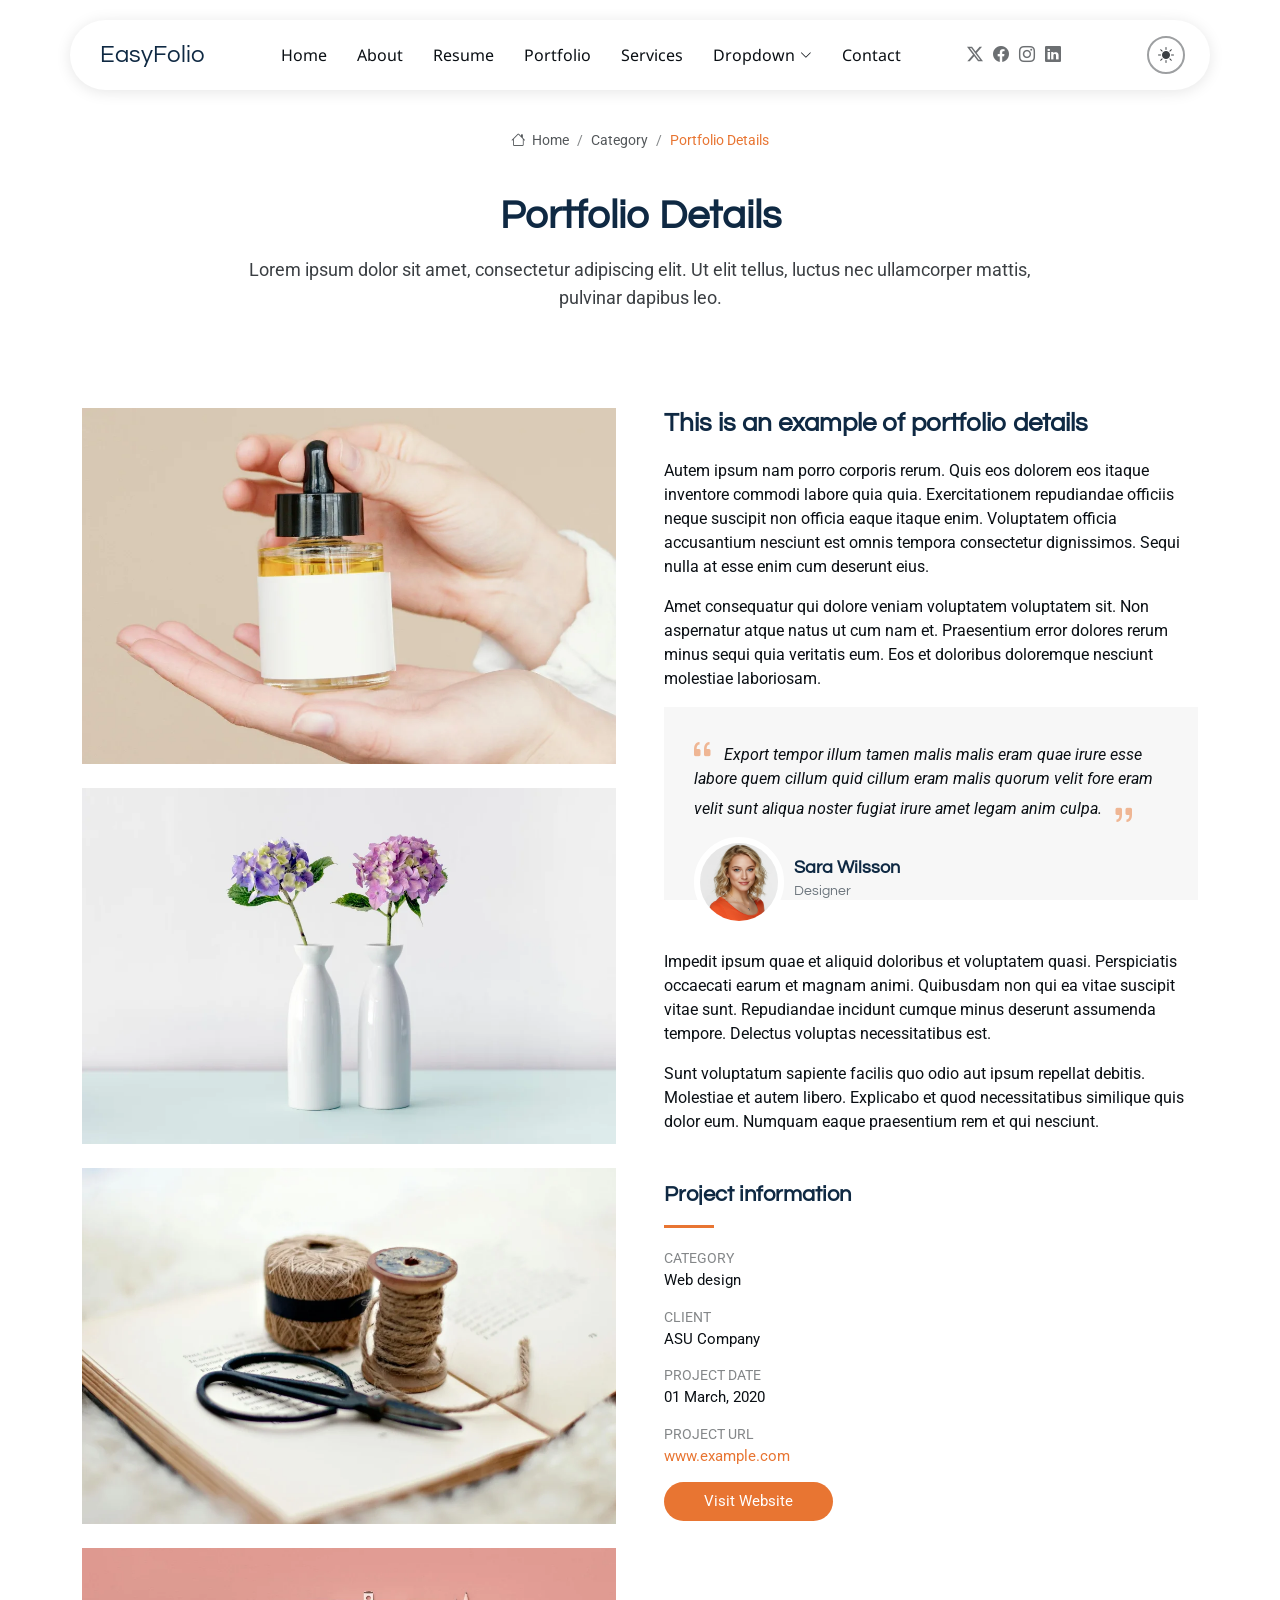
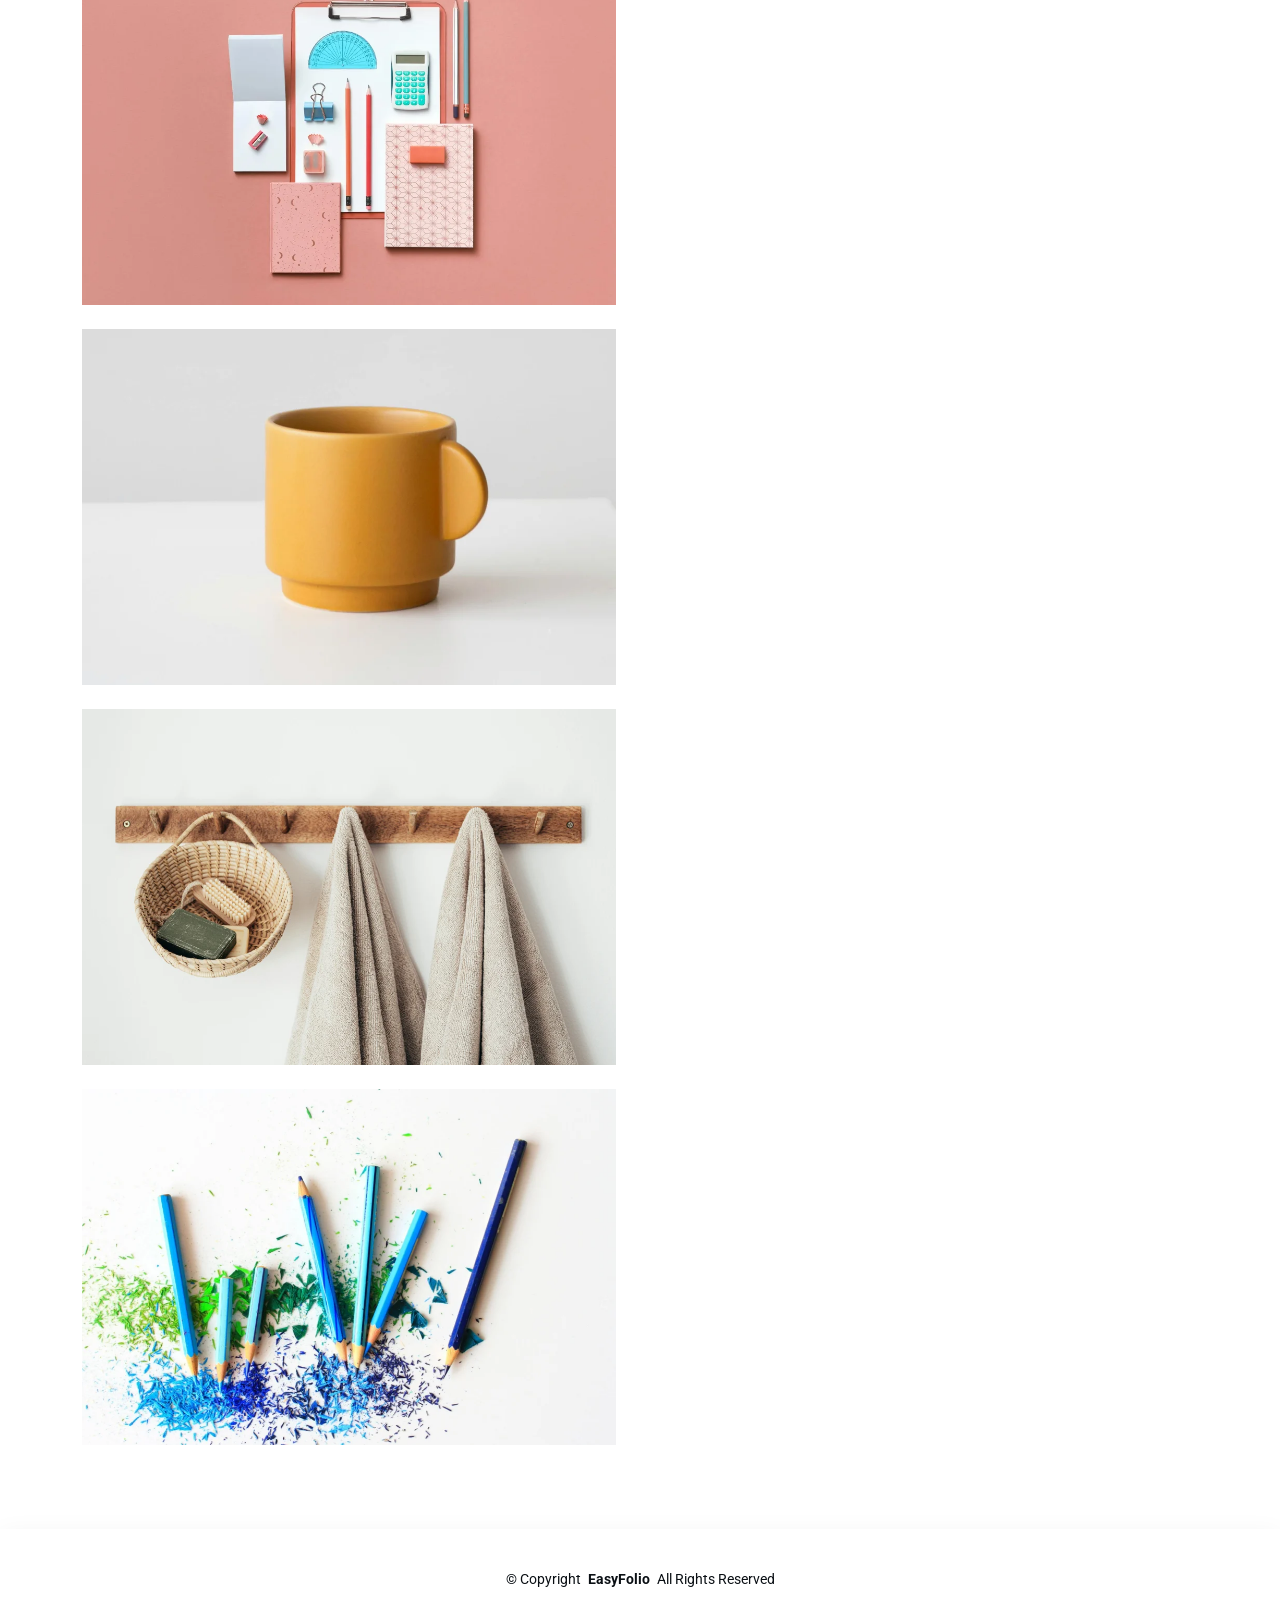
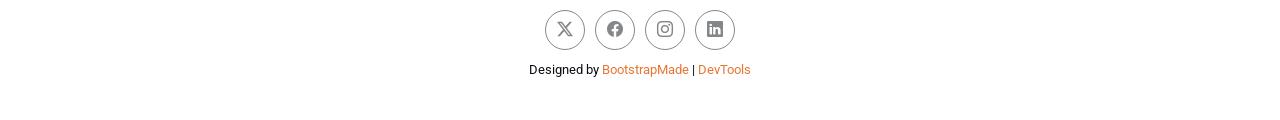
==== portfolio-details.html @ a1263321 "first commit" ====
<!DOCTYPE html>
<html lang="en">

<head>
  <meta charset="utf-8">
  <meta content="width=device-width, initial-scale=1.0" name="viewport">
  <title>Portfolio Details - EasyFolio Bootstrap Template</title>
  <meta name="description" content="">
  <meta name="keywords" content="">

  <!-- Favicons -->
  <link href="assets/img/favicon.png" rel="icon">
  <link href="assets/img/apple-touch-icon.png" rel="apple-touch-icon">

  <!-- Fonts -->
  <link href="https://fonts.googleapis.com" rel="preconnect">
  <link href="https://fonts.gstatic.com" rel="preconnect" crossorigin>
  <link
    href="https://fonts.googleapis.com/css2?family=Roboto:ital,wght@0,100;0,300;0,400;0,500;0,700;0,900;1,100;1,300;1,400;1,500;1,700;1,900&family=Noto+Sans:ital,wght@0,100;0,200;0,300;0,400;0,500;0,600;0,700;0,800;0,900;1,100;1,200;1,300;1,400;1,500;1,600;1,700;1,800;1,900&family=Questrial:wght@400&display=swap"
    rel="stylesheet">

  <!-- Vendor CSS Files -->
  <link href="assets/vendor/bootstrap/css/bootstrap.min.css" rel="stylesheet">
  <link href="assets/vendor/bootstrap-icons/bootstrap-icons.css" rel="stylesheet">
  <link href="assets/vendor/aos/aos.css" rel="stylesheet">
  <link href="assets/vendor/glightbox/css/glightbox.min.css" rel="stylesheet">
  <link href="assets/vendor/swiper/swiper-bundle.min.css" rel="stylesheet">

  <!-- Main CSS File -->
  <link href="assets/css/main.css" rel="stylesheet">

  <!-- =======================================================
  * Template Name: EasyFolio
  * Template URL: https://bootstrapmade.com/easyfolio-bootstrap-portfolio-template/
  * Updated: Feb 21 2025 with Bootstrap v5.3.3
  * Author: BootstrapMade.com
  * License: https://bootstrapmade.com/license/
  ======================================================== -->

  <!-- Dark mode: Apply before render to prevent FOUC -->
  <script>
    (function () {
      if (localStorage.getItem('easyfolio-dark-mode') === 'enabled') {
        document.documentElement.classList.add('dark-mode-preload');
        document.addEventListener('DOMContentLoaded', function () {
          document.body.classList.add('dark-mode');
          document.documentElement.classList.remove('dark-mode-preload');
        });
      }
    })();
  </script>
</head>

<body class="portfolio-details-page">

  <header id="header" class="header d-flex align-items-center sticky-top">
    <div
      class="header-container container-fluid container-xl position-relative d-flex align-items-center justify-content-between">

      <a href="index.html" class="logo d-flex align-items-center me-auto me-xl-0">
        <!-- Uncomment the line below if you also wish to use an image logo -->
        <!-- <img src="assets/img/logo.webp" alt=""> -->
        <h1 class="sitename">EasyFolio</h1>
      </a>

      <nav id="navmenu" class="navmenu">
        <ul>
          <li><a href="#hero">Home</a></li>
          <li><a href="#about">About</a></li>
          <li><a href="#resume">Resume</a></li>
          <li><a href="#portfolio">Portfolio</a></li>
          <li><a href="#services">Services</a></li>
          <li class="dropdown"><a href="#"><span>Dropdown</span> <i class="bi bi-chevron-down toggle-dropdown"></i></a>
            <ul>
              <li><a href="#">Dropdown 1</a></li>
              <li class="dropdown"><a href="#"><span>Deep Dropdown</span> <i
                    class="bi bi-chevron-down toggle-dropdown"></i></a>
                <ul>
                  <li><a href="#">Deep Dropdown 1</a></li>
                  <li><a href="#">Deep Dropdown 2</a></li>
                  <li><a href="#">Deep Dropdown 3</a></li>
                  <li><a href="#">Deep Dropdown 4</a></li>
                  <li><a href="#">Deep Dropdown 5</a></li>
                </ul>
              </li>
              <li><a href="#">Dropdown 2</a></li>
              <li><a href="#">Dropdown 3</a></li>
              <li><a href="#">Dropdown 4</a></li>
            </ul>
          </li>
          <li><a href="#contact">Contact</a></li>
        </ul>
        <i class="mobile-nav-toggle d-xl-none bi bi-list"></i>
      </nav>

      <div class="header-social-links">
        <a href="#" class="twitter"><i class="bi bi-twitter-x"></i></a>
        <a href="#" class="facebook"><i class="bi bi-facebook"></i></a>
        <a href="#" class="instagram"><i class="bi bi-instagram"></i></a>
        <a href="#" class="linkedin"><i class="bi bi-linkedin"></i></a>
      </div>

      <!-- Dark Mode Toggle -->
      <button class="dark-mode-toggle" id="darkModeToggle" title="Toggle Dark Mode" aria-label="Toggle Dark Mode">
        <i class="bi bi-sun-fill icon-sun"></i>
        <i class="bi bi-moon-fill icon-moon"></i>
      </button>

    </div>
  </header>

  <main class="main">

    <!-- Page Title -->
    <div class="page-title">
      <div class="breadcrumbs">
        <nav aria-label="breadcrumb">
          <ol class="breadcrumb">
            <li class="breadcrumb-item"><a href="#"><i class="bi bi-house"></i> Home</a></li>
            <li class="breadcrumb-item"><a href="#">Category</a></li>
            <li class="breadcrumb-item active current">Portfolio Details</li>
          </ol>
        </nav>
      </div>

      <div class="title-wrapper">
        <h1>Portfolio Details</h1>
        <p>Lorem ipsum dolor sit amet, consectetur adipiscing elit. Ut elit tellus, luctus nec ullamcorper mattis,
          pulvinar dapibus leo.</p>
      </div>
    </div><!-- End Page Title -->

    <!-- Portfolio Details Section -->
    <section id="portfolio-details" class="portfolio-details section">

      <div class="container" data-aos="fade-up">

        <div class="row gy-4 g-lg-5">
          <div class="col-lg-6">
            <img src="assets/img/portfolio/portfolio-1.webp" class="img-fluid mb-4" alt="">
            <img src="assets/img/portfolio/portfolio-10.webp" class="img-fluid mb-4" alt="">
            <img src="assets/img/portfolio/portfolio-7.webp" class="img-fluid mb-4" alt="">
            <img src="assets/img/portfolio/portfolio-4.webp" class="img-fluid mb-4" alt="">
            <img src="assets/img/portfolio/portfolio-5.webp" class="img-fluid mb-4" alt="">
            <img src="assets/img/portfolio/portfolio-11.webp" class="img-fluid mb-4" alt="">
            <img src="assets/img/portfolio/portfolio-8.webp" class="img-fluid mb-4" alt="">
          </div>

          <div class="col-lg-6">

            <div class="position-sticky" style="top: 40px">
              <div class="portfolio-description">
                <h2>This is an example of portfolio details</h2>
                <p>
                  Autem ipsum nam porro corporis rerum. Quis eos dolorem eos itaque inventore commodi labore quia quia.
                  Exercitationem repudiandae officiis neque suscipit non officia eaque itaque enim. Voluptatem officia
                  accusantium nesciunt est omnis tempora consectetur dignissimos. Sequi nulla at esse enim cum deserunt
                  eius.
                </p>
                <p>
                  Amet consequatur qui dolore veniam voluptatem voluptatem sit. Non aspernatur atque natus ut cum nam
                  et. Praesentium error dolores rerum minus sequi quia veritatis eum. Eos et doloribus doloremque
                  nesciunt molestiae laboriosam.
                </p>

                <div class="testimonial-item">
                  <p>
                    <i class="bi bi-quote quote-icon-left"></i>
                    <span>Export tempor illum tamen malis malis eram quae irure esse labore quem cillum quid cillum eram
                      malis quorum velit fore eram velit sunt aliqua noster fugiat irure amet legam anim culpa.</span>
                    <i class="bi bi-quote quote-icon-right"></i>
                  </p>
                  <div>
                    <img src="assets/img/person/person-f-5.webp" class="testimonial-img" alt="">
                    <h3>Sara Wilsson</h3>
                    <h4>Designer</h4>
                  </div>
                </div>

                <p>
                  Impedit ipsum quae et aliquid doloribus et voluptatem quasi. Perspiciatis occaecati earum et magnam
                  animi. Quibusdam non qui ea vitae suscipit vitae sunt. Repudiandae incidunt cumque minus deserunt
                  assumenda tempore. Delectus voluptas necessitatibus est.
                </p>

                <p>
                  Sunt voluptatum sapiente facilis quo odio aut ipsum repellat debitis. Molestiae et autem libero.
                  Explicabo et quod necessitatibus similique quis dolor eum. Numquam eaque praesentium rem et qui
                  nesciunt.
                </p>

              </div>

              <div class="portfolio-info mt-5">
                <h3>Project information</h3>
                <ul>
                  <li><strong>Category</strong> Web design</li>
                  <li><strong>Client</strong> ASU Company</li>
                  <li><strong>Project date</strong> 01 March, 2020</li>
                  <li><strong>Project URL</strong> <a href="#">www.example.com</a></li>
                  <li><a href="#" class="btn-visit align-self-start">Visit Website</a></li>
                </ul>
              </div>
            </div>

          </div>
        </div>

      </div>

    </section><!-- /Portfolio Details Section -->

  </main>

  <footer id="footer" class="footer">

    <div class="container">
      <div class="copyright text-center ">
        <p>© <span>Copyright</span> <strong class="px-1 sitename">EasyFolio</strong> <span>All Rights Reserved</span>
        </p>
      </div>
      <div class="social-links d-flex justify-content-center">
        <a href=""><i class="bi bi-twitter-x"></i></a>
        <a href=""><i class="bi bi-facebook"></i></a>
        <a href=""><i class="bi bi-instagram"></i></a>
        <a href=""><i class="bi bi-linkedin"></i></a>
      </div>
      <div class="credits">
        <!-- All the links in the footer should remain intact. -->
        <!-- You can delete the links only if you've purchased the pro version. -->
        <!-- Licensing information: https://bootstrapmade.com/license/ -->
        <!-- Purchase the pro version with working PHP/AJAX contact form: [buy-url] -->
        Designed by <a href="https://bootstrapmade.com/">BootstrapMade</a> | <a
          href="https://bootstrapmade.com/tools/">DevTools</a>
      </div>
    </div>

  </footer>

  <!-- Scroll Top -->
  <a href="#" id="scroll-top" class="scroll-top d-flex align-items-center justify-content-center"><i
      class="bi bi-arrow-up-short"></i></a>

  <!-- Vendor JS Files -->
  <script src="assets/vendor/bootstrap/js/bootstrap.bundle.min.js"></script>
  <script src="assets/vendor/php-email-form/validate.js"></script>
  <script src="assets/vendor/aos/aos.js"></script>
  <script src="assets/vendor/waypoints/noframework.waypoints.js"></script>
  <script src="assets/vendor/glightbox/js/glightbox.min.js"></script>
  <script src="assets/vendor/imagesloaded/imagesloaded.pkgd.min.js"></script>
  <script src="assets/vendor/isotope-layout/isotope.pkgd.min.js"></script>
  <script src="assets/vendor/swiper/swiper-bundle.min.js"></script>

  <!-- Main JS File -->
  <script src="assets/js/main.js"></script>

</body>

</html>
---- assets/css/main.css ----
/**
* Template Name: EasyFolio
* Template URL: https://bootstrapmade.com/easyfolio-bootstrap-portfolio-template/
* Updated: Feb 21 2025 with Bootstrap v5.3.3
* Author: BootstrapMade.com
* License: https://bootstrapmade.com/license/
*/

/*--------------------------------------------------------------
# Font & Color Variables
# Help: https://bootstrapmade.com/color-system/
--------------------------------------------------------------*/
/* Fonts */
:root {
  --default-font: "Roboto", system-ui, -apple-system, "Segoe UI", Roboto, "Helvetica Neue", Arial, "Noto Sans", "Liberation Sans", sans-serif, "Apple Color Emoji", "Segoe UI Emoji", "Segoe UI Symbol", "Noto Color Emoji";
  --heading-font: "Questrial", sans-serif;
  --nav-font: "Noto Sans", sans-serif;
}

/* Global Colors - The following color variables are used throughout the website. Updating them here will change the color scheme of the entire website */
:root {
  --background-color: #ffffff;
  /* Background color for the entire website, including individual sections */
  --default-color: #0a0f14;
  /* Default color used for the majority of the text content across the entire website */
  --heading-color: #0f2943;
  /* Color for headings, subheadings and title throughout the website */
  --accent-color: #e87532;
  /* Accent color that represents your brand on the website. It's used for buttons, links, and other elements that need to stand out */
  --surface-color: #ffffff;
  /* The surface color is used as a background of boxed elements within sections, such as cards, icon boxes, or other elements that require a visual separation from the global background. */
  --contrast-color: #ffffff;
  /* Contrast color for text, ensuring readability against backgrounds of accent, heading, or default colors. */
}

/* Nav Menu Colors - The following color variables are used specifically for the navigation menu. They are separate from the global colors to allow for more customization options */
:root {
  --nav-color: #0a0f14;
  /* The default color of the main navmenu links */
  --nav-hover-color: #e87532;
  /* Applied to main navmenu links when they are hovered over or active */
  --nav-mobile-background-color: #ffffff;
  /* Used as the background color for mobile navigation menu */
  --nav-dropdown-background-color: #ffffff;
  /* Used as the background color for dropdown items that appear when hovering over primary navigation items */
  --nav-dropdown-color: #0a0f14;
  /* Used for navigation links of the dropdown items in the navigation menu. */
  --nav-dropdown-hover-color: #e87532;
  /* Similar to --nav-hover-color, this color is applied to dropdown navigation links when they are hovered over. */
}

/* Color Presets - These classes override global colors when applied to any section or element, providing reuse of the sam color scheme. */

.light-background {
  --background-color: #faf9fb;
  --surface-color: #ffffff;
}

.dark-background {
  --background-color: #060606;
  --default-color: #ffffff;
  --heading-color: #ffffff;
  --surface-color: #252525;
  --contrast-color: #ffffff;
}

/* Dark Mode Global Override - Applied when body has .dark-mode class */
body.dark-mode {
  --background-color: #0d1117;
  --default-color: #e6edf3;
  --heading-color: #f0f6fc;
  --accent-color: #f0954a;
  --surface-color: #161b22;
  --contrast-color: #0d1117;
  --nav-color: #e6edf3;
  --nav-hover-color: #f0954a;
  --nav-mobile-background-color: #161b22;
  --nav-dropdown-background-color: #1c2128;
  --nav-dropdown-color: #e6edf3;
  --nav-dropdown-hover-color: #f0954a;
}

body.dark-mode .light-background {
  --background-color: #161b22;
  --surface-color: #1c2128;
}

/* Global transition for smooth dark/light mode switching */
body,
body * {
  transition: background-color 0.4s ease, color 0.4s ease, border-color 0.3s ease, box-shadow 0.3s ease;
}

/* Smooth scroll */
:root {
  scroll-behavior: smooth;
}

/*--------------------------------------------------------------
# Dark Mode Toggle Button
--------------------------------------------------------------*/
.dark-mode-toggle {
  background: none;
  border: 2px solid color-mix(in srgb, var(--default-color), transparent 60%);
  border-radius: 50px;
  cursor: pointer;
  display: flex;
  align-items: center;
  justify-content: center;
  width: 38px;
  height: 38px;
  padding: 0;
  margin-left: 10px;
  color: color-mix(in srgb, var(--default-color), transparent 20%);
  font-size: 16px;
  position: relative;
  overflow: hidden;
  transition: all 0.3s ease;
  flex-shrink: 0;
}

.dark-mode-toggle:hover {
  border-color: var(--accent-color);
  color: var(--accent-color);
  transform: scale(1.1);
  box-shadow: 0 0 12px color-mix(in srgb, var(--accent-color), transparent 50%);
}

.dark-mode-toggle .icon-sun,
.dark-mode-toggle .icon-moon {
  position: absolute;
  transition: opacity 0.3s ease, transform 0.4s ease;
  line-height: 0;
}

.dark-mode-toggle .icon-sun {
  opacity: 1;
  transform: rotate(0deg) scale(1);
}

.dark-mode-toggle .icon-moon {
  opacity: 0;
  transform: rotate(-90deg) scale(0.5);
}

body.dark-mode .dark-mode-toggle .icon-sun {
  opacity: 0;
  transform: rotate(90deg) scale(0.5);
}

body.dark-mode .dark-mode-toggle .icon-moon {
  opacity: 1;
  transform: rotate(0deg) scale(1);
}

body.dark-mode .dark-mode-toggle {
  border-color: color-mix(in srgb, #f0954a, transparent 40%);
  color: #f0954a;
}

/*--------------------------------------------------------------
# General Styling & Shared Classes
--------------------------------------------------------------*/
body {
  color: var(--default-color);
  background-color: var(--background-color);
  font-family: var(--default-font);
}

a {
  color: var(--accent-color);
  text-decoration: none;
  transition: 0.3s;
}

a:hover {
  color: color-mix(in srgb, var(--accent-color), transparent 25%);
  text-decoration: none;
}

h1,
h2,
h3,
h4,
h5,
h6 {
  color: var(--heading-color);
  font-family: var(--heading-font);
}

/* PHP Email Form Messages
------------------------------*/
.php-email-form .error-message {
  display: none;
  background: #df1529;
  color: #ffffff;
  text-align: left;
  padding: 15px;
  margin-bottom: 24px;
  font-weight: 600;
}

.php-email-form .sent-message {
  display: none;
  color: #ffffff;
  background: #059652;
  text-align: center;
  padding: 15px;
  margin-bottom: 24px;
  font-weight: 600;
}

.php-email-form .loading {
  display: none;
  background: var(--surface-color);
  text-align: center;
  padding: 15px;
  margin-bottom: 24px;
}

.php-email-form .loading:before {
  content: "";
  display: inline-block;
  border-radius: 50%;
  width: 24px;
  height: 24px;
  margin: 0 10px -6px 0;
  border: 3px solid var(--accent-color);
  border-top-color: var(--surface-color);
  animation: php-email-form-loading 1s linear infinite;
}

@keyframes php-email-form-loading {
  0% {
    transform: rotate(0deg);
  }

  100% {
    transform: rotate(360deg);
  }
}

/*--------------------------------------------------------------
# Global Header
--------------------------------------------------------------*/
.header {
  color: var(--default-color);
  background-color: var(--background-color);
  padding: 20px 0;
  transition: all 0.5s;
  z-index: 997;
}

.header .header-container {
  background: var(--surface-color);
  border-radius: 50px;
  padding: 5px 25px;
  box-shadow: 0px 2px 15px rgba(0, 0, 0, 0.1);
}

.header .logo {
  line-height: 1;
}

.header .logo img {
  max-height: 36px;
  margin-right: 8px;
}

.header .logo h1 {
  font-size: 24px;
  margin: 0;
  padding-left: 5px;
  font-weight: 500;
  color: var(--heading-color);
}

.header .header-social-links {
  padding-right: 15px;
}

.header .header-social-links a {
  color: color-mix(in srgb, var(--default-color), transparent 40%);
  padding-left: 6px;
  display: inline-block;
  transition: 0.3s;
  font-size: 16px;
}

.header .header-social-links a:hover {
  color: var(--accent-color);
}

.header .header-social-links a i {
  line-height: 0px;
}

@media (max-width: 1200px) {
  .header {
    padding-top: 10px;
  }

  .header .header-container {
    margin-left: 10px;
    margin-right: 10px;
    padding: 10px 5px 10px 15px;
  }

  .header .logo {
    order: 1;
  }

  .header .header-social-links {
    order: 2;
  }

  .header .navmenu {
    order: 3;
  }
}

/*--------------------------------------------------------------
# Navigation Menu
--------------------------------------------------------------*/
/* Navmenu - Desktop */
@media (min-width: 1200px) {
  .navmenu {
    padding: 0;
  }

  .navmenu ul {
    margin: 0;
    padding: 0;
    display: flex;
    list-style: none;
    align-items: center;
  }

  .navmenu li {
    position: relative;
  }

  .navmenu a,
  .navmenu a:focus {
    color: var(--nav-color);
    padding: 18px 15px;
    font-size: 16px;
    font-family: var(--nav-font);
    font-weight: 400;
    display: flex;
    align-items: center;
    justify-content: space-between;
    white-space: nowrap;
    transition: 0.3s;
  }

  .navmenu a i,
  .navmenu a:focus i {
    font-size: 12px;
    line-height: 0;
    margin-left: 5px;
    transition: 0.3s;
  }

  .navmenu li:last-child a {
    padding-right: 0;
  }

  .navmenu li:hover>a,
  .navmenu .active,
  .navmenu .active:focus {
    color: var(--nav-hover-color);
  }

  .navmenu .dropdown ul {
    margin: 0;
    padding: 10px 0;
    background: var(--nav-dropdown-background-color);
    display: block;
    position: absolute;
    visibility: hidden;
    left: 14px;
    top: 130%;
    opacity: 0;
    transition: 0.3s;
    border-radius: 4px;
    z-index: 99;
    box-shadow: 0px 0px 30px rgba(0, 0, 0, 0.1);
  }

  .navmenu .dropdown ul li {
    min-width: 200px;
  }

  .navmenu .dropdown ul a {
    padding: 10px 20px;
    font-size: 15px;
    text-transform: none;
    color: var(--nav-dropdown-color);
  }

  .navmenu .dropdown ul a i {
    font-size: 12px;
  }

  .navmenu .dropdown ul a:hover,
  .navmenu .dropdown ul .active:hover,
  .navmenu .dropdown ul li:hover>a {
    color: var(--nav-dropdown-hover-color);
  }

  .navmenu .dropdown:hover>ul {
    opacity: 1;
    top: 100%;
    visibility: visible;
  }

  .navmenu .dropdown .dropdown ul {
    top: 0;
    left: -90%;
    visibility: hidden;
  }

  .navmenu .dropdown .dropdown:hover>ul {
    opacity: 1;
    top: 0;
    left: -100%;
    visibility: visible;
  }
}

/* Navmenu - Mobile */
@media (max-width: 1199px) {
  .mobile-nav-toggle {
    color: var(--nav-color);
    font-size: 28px;
    line-height: 0;
    margin-right: 10px;
    cursor: pointer;
    transition: color 0.3s;
  }

  .navmenu {
    padding: 0;
    z-index: 9997;
  }

  .navmenu ul {
    display: none;
    list-style: none;
    position: absolute;
    inset: 60px 20px 20px 20px;
    padding: 10px 0;
    margin: 0;
    border-radius: 6px;
    background-color: var(--nav-mobile-background-color);
    overflow-y: auto;
    transition: 0.3s;
    z-index: 9998;
    box-shadow: 0px 0px 30px rgba(0, 0, 0, 0.1);
  }

  .navmenu a,
  .navmenu a:focus {
    color: var(--nav-dropdown-color);
    padding: 10px 20px;
    font-family: var(--nav-font);
    font-size: 17px;
    font-weight: 500;
    display: flex;
    align-items: center;
    justify-content: space-between;
    white-space: nowrap;
    transition: 0.3s;
  }

  .navmenu a i,
  .navmenu a:focus i {
    font-size: 12px;
    line-height: 0;
    margin-left: 5px;
    width: 30px;
    height: 30px;
    display: flex;
    align-items: center;
    justify-content: center;
    border-radius: 50%;
    transition: 0.3s;
    background-color: color-mix(in srgb, var(--accent-color), transparent 90%);
  }

  .navmenu a i:hover,
  .navmenu a:focus i:hover {
    background-color: var(--accent-color);
    color: var(--contrast-color);
  }

  .navmenu a:hover,
  .navmenu .active,
  .navmenu .active:focus {
    color: var(--nav-dropdown-hover-color);
  }

  .navmenu .active i,
  .navmenu .active:focus i {
    background-color: var(--accent-color);
    color: var(--contrast-color);
    transform: rotate(180deg);
  }

  .navmenu .dropdown ul {
    position: static;
    display: none;
    z-index: 99;
    padding: 10px 0;
    margin: 10px 20px;
    background-color: var(--nav-dropdown-background-color);
    border: 1px solid color-mix(in srgb, var(--default-color), transparent 90%);
    box-shadow: none;
    transition: all 0.5s ease-in-out;
  }

  .navmenu .dropdown ul ul {
    background-color: rgba(33, 37, 41, 0.1);
  }

  .navmenu .dropdown>.dropdown-active {
    display: block;
    background-color: rgba(33, 37, 41, 0.03);
  }

  .mobile-nav-active {
    overflow: hidden;
  }

  .mobile-nav-active .mobile-nav-toggle {
    color: #fff;
    position: absolute;
    font-size: 32px;
    top: 15px;
    right: 15px;
    margin-right: 0;
    z-index: 9999;
  }

  .mobile-nav-active .navmenu {
    position: fixed;
    overflow: hidden;
    inset: 0;
    background: rgba(33, 37, 41, 0.8);
    transition: 0.3s;
  }

  .mobile-nav-active .navmenu>ul {
    display: block;
  }
}

/*--------------------------------------------------------------
# Global Footer
--------------------------------------------------------------*/
.footer {
  color: var(--default-color);
  background-color: var(--background-color);
  font-size: 14px;
  padding: 40px 0;
  position: relative;
  box-shadow: 0 5px 25px rgba(0, 0, 0, 0.05);
}

.footer .copyright p {
  margin-bottom: 0;
}

.footer .social-links {
  margin-top: 20px;
}

.footer .social-links a {
  display: flex;
  align-items: center;
  justify-content: center;
  width: 40px;
  height: 40px;
  border-radius: 50%;
  border: 1px solid color-mix(in srgb, var(--default-color), transparent 50%);
  font-size: 16px;
  color: color-mix(in srgb, var(--default-color), transparent 50%);
  margin: 0 5px;
  transition: 0.3s;
}

.footer .social-links a:hover {
  color: var(--accent-color);
  border-color: var(--accent-color);
}

.footer .credits {
  margin-top: 10px;
  font-size: 13px;
  text-align: center;
}

/*--------------------------------------------------------------
# Scroll Top Button
--------------------------------------------------------------*/
.scroll-top {
  position: fixed;
  visibility: hidden;
  opacity: 0;
  right: 15px;
  bottom: -15px;
  z-index: 99999;
  background-color: var(--accent-color);
  width: 44px;
  height: 44px;
  border-radius: 50px;
  transition: all 0.4s;
}

.scroll-top i {
  font-size: 24px;
  color: var(--contrast-color);
  line-height: 0;
}

.scroll-top:hover {
  background-color: color-mix(in srgb, var(--accent-color), transparent 20%);
  color: var(--contrast-color);
}

.scroll-top.active {
  visibility: visible;
  opacity: 1;
  bottom: 15px;
}

/*--------------------------------------------------------------
# Disable aos animation delay on mobile devices
--------------------------------------------------------------*/
@media screen and (max-width: 768px) {
  [data-aos-delay] {
    transition-delay: 0 !important;
  }
}

/*--------------------------------------------------------------
# Global Page Titles & Breadcrumbs
--------------------------------------------------------------*/
.page-title {
  text-align: center;
  padding: 20px 0;
}

.page-title .breadcrumbs {
  margin-bottom: 1.5rem;
}

.page-title .breadcrumbs .breadcrumb {
  justify-content: center;
  margin: 0;
  padding: 0;
  background: none;
}

.page-title .breadcrumbs .breadcrumb .breadcrumb-item {
  font-size: 0.9rem;
  color: color-mix(in srgb, var(--default-color), transparent 30%);
}

.page-title .breadcrumbs .breadcrumb .breadcrumb-item.active {
  color: var(--accent-color);
}

.page-title .breadcrumbs .breadcrumb .breadcrumb-item a {
  color: inherit;
  text-decoration: none;
  transition: color 0.3s ease;
}

.page-title .breadcrumbs .breadcrumb .breadcrumb-item a:hover {
  color: var(--accent-color);
}

.page-title .breadcrumbs .breadcrumb .breadcrumb-item a i {
  font-size: 0.9rem;
  margin-right: 0.2rem;
}

.page-title .breadcrumbs .breadcrumb .breadcrumb-item+.breadcrumb-item::before {
  color: color-mix(in srgb, var(--default-color), transparent 50%);
}

.page-title .title-wrapper {
  max-width: 800px;
  margin: 0 auto;
  padding: 1rem 0;
}

.page-title .title-wrapper h1 {
  font-size: 2.5rem;
  margin-bottom: 1rem;
  font-weight: 700;
  color: var(--heading-color);
}

.page-title .title-wrapper p {
  font-size: 1.1rem;
  color: color-mix(in srgb, var(--default-color), transparent 20%);
  margin: 0;
  line-height: 1.6;
}

@media (max-width: 768px) {
  .page-title .title-wrapper h1 {
    font-size: 2rem;
  }

  .page-title .title-wrapper p {
    font-size: 1rem;
  }
}

@media (max-width: 576px) {
  .page-title .title-wrapper h1 {
    font-size: 1.75rem;
  }
}

/*--------------------------------------------------------------
# Global Sections
--------------------------------------------------------------*/
section,
.section {
  color: var(--default-color);
  background-color: var(--background-color);
  padding: 60px 0;
  scroll-margin-top: 90px;
  overflow: clip;
}

@media (max-width: 1199px) {

  section,
  .section {
    scroll-margin-top: 66px;
  }
}

/*--------------------------------------------------------------
# Global Section Titles
--------------------------------------------------------------*/
.section-title {
  text-align: center;
  padding-bottom: 60px;
  position: relative;
}

.section-title h2 {
  font-size: 42px;
  font-weight: 700;
  margin-bottom: 10px;
  background: linear-gradient(120deg, var(--heading-color), var(--accent-color));
  -webkit-background-clip: text;
  -webkit-text-fill-color: transparent;
  background-clip: text;
  position: relative;
}

.section-title .title-shape {
  width: 200px;
  height: 20px;
  margin: 0 auto;
  color: var(--accent-color);
  opacity: 0.5;
}

.section-title .title-shape svg {
  width: 100%;
  height: 100%;
}

.section-title p {
  margin: 15px auto 0;
  font-size: 16px;
  max-width: 700px;
  color: color-mix(in srgb, var(--default-color), transparent 25%);
  line-height: 1.8;
}

@media (max-width: 768px) {
  .section-title h2 {
    font-size: 32px;
  }

  .section-title .subtitle-wrapper .subtitle {
    font-size: 13px;
  }
}

/*--------------------------------------------------------------
# Hero Section
--------------------------------------------------------------*/
.hero {
  padding: 80px 0;
  position: relative;
  overflow: hidden;
}

.hero .content h2 {
  font-size: 3.5rem;
  font-weight: 700;
  line-height: 1.2;
  margin-bottom: 1.5rem;
}

@media (max-width: 991px) {
  .hero .content h2 {
    font-size: 2.5rem;
  }
}

.hero .content .lead {
  font-size: 1.25rem;
  margin-bottom: 2rem;
  color: color-mix(in srgb, var(--default-color), transparent 20%);
}

.hero .cta-buttons {
  display: flex;
  gap: 1rem;
  margin-bottom: 3rem;
}

@media (max-width: 576px) {
  .hero .cta-buttons {
    flex-direction: column;
  }
}

.hero .cta-buttons .btn {
  padding: 0.8rem 2rem;
  font-size: 1rem;
  font-weight: 500;
  border-radius: 50px;
  transition: all 0.3s ease;
}

.hero .cta-buttons .btn.btn-primary {
  background-color: var(--accent-color);
  border-color: var(--accent-color);
  color: var(--contrast-color);
}

.hero .cta-buttons .btn.btn-primary:hover {
  background-color: color-mix(in srgb, var(--accent-color), transparent 15%);
  border-color: color-mix(in srgb, var(--accent-color), transparent 15%);
  transform: translateY(-2px);
}

.hero .cta-buttons .btn.btn-outline {
  border: 2px solid color-mix(in srgb, var(--accent-color), transparent 70%);
  color: var(--accent-color);
  background: transparent;
}

.hero .cta-buttons .btn.btn-outline:hover {
  background-color: var(--accent-color);
  color: var(--contrast-color);
  transform: translateY(-2px);
}

.hero .hero-stats {
  display: flex;
  gap: 3rem;
  margin-top: 2rem;
}

@media (max-width: 576px) {
  .hero .hero-stats {
    flex-direction: column;
    gap: 1.5rem;
  }
}

.hero .hero-stats .stat-item .stat-number {
  display: block;
  font-size: 2.5rem;
  font-weight: 700;
  color: var(--heading-color);
  line-height: 1;
}

.hero .hero-stats .stat-item .stat-label {
  font-size: 0.9rem;
  color: color-mix(in srgb, var(--default-color), transparent 30%);
  margin-top: 0.5rem;
  display: block;
}

.hero .hero-image {
  position: relative;
  padding: 2rem;
}

.hero .hero-image img {
  position: relative;
  z-index: 2;
}

.hero .hero-image .shape-1,
.hero .hero-image .shape-2 {
  position: absolute;
  border-radius: 30% 70% 70% 30%/30% 30% 70% 70%;
  z-index: 1;
}

.hero .hero-image .shape-1 {
  width: 300px;
  height: 300px;
  background-color: color-mix(in srgb, var(--accent-color), transparent 85%);
  top: -20px;
  right: -20px;
  animation: morphShape 15s linear infinite;
}

.hero .hero-image .shape-2 {
  width: 200px;
  height: 200px;
  background-color: color-mix(in srgb, var(--heading-color), transparent 90%);
  bottom: -20px;
  left: -20px;
  animation: morphShape 20s linear infinite reverse;
}

@media (max-width: 991px) {
  .hero {
    text-align: center;
    padding: 60px 0;
  }

  .hero .cta-buttons {
    justify-content: center;
  }

  .hero .hero-stats {
    justify-content: center;
  }

  .hero .hero-image {
    margin-top: 3rem;
  }
}

@keyframes morphShape {
  0% {
    border-radius: 30% 70% 70% 30%/30% 30% 70% 70%;
  }

  25% {
    border-radius: 58% 42% 75% 25%/76% 46% 54% 24%;
  }

  50% {
    border-radius: 50% 50% 33% 67%/55% 27% 73% 45%;
  }

  75% {
    border-radius: 33% 67% 58% 42%/63% 68% 32% 37%;
  }

  100% {
    border-radius: 30% 70% 70% 30%/30% 30% 70% 70%;
  }
}

/*--------------------------------------------------------------
# About Section
--------------------------------------------------------------*/
.about .about-image {
  position: relative;
}

.about .about-image img {
  box-shadow: 0 0 30px rgba(0, 0, 0, 0.1);
}

.about .about-content {
  padding-left: 2rem;
}

@media (max-width: 991.98px) {
  .about .about-content {
    padding-left: 0;
    margin-top: 3rem;
  }
}

.about .about-content .subtitle {
  font-size: 0.875rem;
  font-weight: 600;
  letter-spacing: 2px;
  color: var(--accent-color);
  margin-bottom: 1rem;
  display: block;
}

.about .about-content h2 {
  font-size: 2rem;
  font-weight: 700;
  margin-bottom: 1.5rem;
}

.about .about-content .lead {
  font-size: 1.1rem;
  color: color-mix(in srgb, var(--default-color), transparent 25%);
}

.about .personal-info {
  margin-top: 2rem;
  padding: 2rem;
  background-color: var(--surface-color);
  border-radius: 1rem;
  box-shadow: 0 0 30px rgba(0, 0, 0, 0.05);
}

.about .personal-info .info-item {
  display: flex;
  flex-direction: column;
  gap: 0.5rem;
}

.about .personal-info .info-item .label {
  font-size: 0.875rem;
  color: color-mix(in srgb, var(--default-color), transparent 40%);
}

.about .personal-info .info-item .value {
  font-weight: 600;
  color: var(--heading-color);
}

.about .signature {
  display: flex;
  align-items: center;
  gap: 1.5rem;
}

.about .signature .signature-image {
  max-width: 150px;
}

.about .signature .signature-info h4 {
  font-size: 1.25rem;
  margin-bottom: 0.25rem;
}

.about .signature .signature-info p {
  font-size: 0.875rem;
  color: color-mix(in srgb, var(--default-color), transparent 40%);
  margin: 0;
}

/*--------------------------------------------------------------
# Skills Section
--------------------------------------------------------------*/
.skills .skill-box {
  background-color: var(--surface-color);
  padding: 2rem;
  border-radius: 8px;
  box-shadow: 0 0 20px rgba(0, 0, 0, 0.05);
}

.skills .skill-box h3 {
  font-size: 1.2rem;
  margin-bottom: 1rem;
  font-weight: 600;
}

.skills .skill-box p {
  font-size: 0.9rem;
  margin-bottom: 0.8rem;
  opacity: 0.6;
}

.skills .skill-box .progress {
  background-color: color-mix(in srgb, var(--accent-color), transparent 85%);
  border-radius: 50px;
  height: 8px;
  margin-top: 5px;
  overflow: hidden;
}

.skills .skill-box .progress .progress-bar {
  background-color: var(--accent-color);
  height: 100%;
  position: relative;
  border-radius: 50px;
  transition: 0.9s;
  width: 1px;
}

/*--------------------------------------------------------------
# Resume Section
--------------------------------------------------------------*/
.resume .resume-wrapper .resume-block {
  margin-bottom: 3rem;
}

.resume .resume-wrapper .resume-block:last-child {
  margin-bottom: 0;
}

.resume .resume-wrapper .resume-block h2 {
  font-size: 2rem;
  margin-bottom: 0.8rem;
  font-weight: 700;
}

.resume .resume-wrapper .resume-block h2 span {
  color: var(--accent-color);
}

.resume .resume-wrapper .resume-block .lead {
  color: color-mix(in srgb, var(--default-color), transparent 25%);
  margin-bottom: 3rem;
}

.resume .resume-wrapper .timeline {
  position: relative;
}

.resume .resume-wrapper .timeline::before {
  content: "";
  position: absolute;
  left: 20%;
  top: 0;
  height: 100%;
  width: 2px;
  background-color: color-mix(in srgb, var(--accent-color), transparent 85%);
}

.resume .resume-wrapper .timeline .timeline-item {
  display: flex;
  align-items: flex-start;
  margin-bottom: 2.5rem;
  position: relative;
}

.resume .resume-wrapper .timeline .timeline-item:last-child {
  margin-bottom: 0;
}

.resume .resume-wrapper .timeline .timeline-item .timeline-left {
  width: 20%;
  padding-right: 3rem;
}

.resume .resume-wrapper .timeline .timeline-item .timeline-left .company {
  color: var(--heading-color);
  font-weight: 600;
  font-size: 1.1rem;
  margin-bottom: 0.25rem;
}

.resume .resume-wrapper .timeline .timeline-item .timeline-left .period {
  color: var(--accent-color);
  font-size: 0.9rem;
}

.resume .resume-wrapper .timeline .timeline-item .timeline-dot {
  position: absolute;
  left: calc(20% + 1px);
  transform: translateX(-50%);
  width: 1rem;
  height: 1rem;
  background-color: var(--accent-color);
  border-radius: 50%;
}

.resume .resume-wrapper .timeline .timeline-item .timeline-right {
  width: 70%;
  padding-left: 3rem;
  margin-top: -4px;
}

.resume .resume-wrapper .timeline .timeline-item .timeline-right .position {
  color: var(--heading-color);
  font-size: 1.2rem;
  margin-bottom: 0.6rem;
  font-weight: 600;
}

.resume .resume-wrapper .timeline .timeline-item .timeline-right .description {
  color: color-mix(in srgb, var(--default-color), transparent 25%);
}

.resume .resume-wrapper .timeline .timeline-item .timeline-right ul {
  padding-left: 15px;
}

.resume .resume-wrapper .timeline .timeline-item .timeline-right ul li {
  padding-bottom: 12px;
}

@media (max-width: 992px) {
  .resume .resume-wrapper .resume-block h2 {
    font-size: 2rem;
  }

  .resume .resume-wrapper .timeline::before {
    left: 1rem;
  }

  .resume .resume-wrapper .timeline .timeline-item {
    flex-direction: column;
    margin-bottom: 20px;
  }

  .resume .resume-wrapper .timeline .timeline-item .timeline-left {
    width: 100%;
    text-align: left;
    padding-right: 0;
    padding-left: 2.5rem;
    margin-bottom: 1.6rem;
    margin-top: -4px;
  }

  .resume .resume-wrapper .timeline .timeline-item .timeline-dot {
    left: calc(1rem + 1px);
  }

  .resume .resume-wrapper .timeline .timeline-item .timeline-right {
    width: 100%;
    padding-left: 2.5rem;
  }
}

/*--------------------------------------------------------------
# Portfolio Section
--------------------------------------------------------------*/
.portfolio .portfolio-filters-container {
  margin-bottom: 40px;
}

.portfolio .portfolio-filters {
  display: flex;
  justify-content: center;
  gap: 15px;
  flex-wrap: wrap;
  padding: 0;
  margin: 0;
  list-style: none;
}

.portfolio .portfolio-filters li {
  font-size: 15px;
  font-weight: 500;
  padding: 8px 20px;
  cursor: pointer;
  border-radius: 30px;
  background-color: color-mix(in srgb, var(--surface-color), transparent 50%);
  color: var(--default-color);
  transition: all 0.3s ease-in-out;
}

.portfolio .portfolio-filters li:hover {
  background-color: color-mix(in srgb, var(--accent-color), transparent 85%);
  color: var(--accent-color);
  transform: translateY(-2px);
}

.portfolio .portfolio-filters li.filter-active {
  background-color: var(--accent-color);
  color: var(--contrast-color);
}

.portfolio .portfolio-card {
  background-color: var(--surface-color);
  border-radius: 15px;
  overflow: hidden;
  box-shadow: 0 5px 25px rgba(0, 0, 0, 0.05);
  transition: all 0.3s ease-in-out;
}

.portfolio .portfolio-card:hover {
  transform: translateY(-10px);
  box-shadow: 0 8px 35px rgba(0, 0, 0, 0.1);
}

.portfolio .portfolio-card:hover .portfolio-overlay {
  opacity: 1;
  visibility: visible;
}

.portfolio .portfolio-card:hover .portfolio-overlay .portfolio-actions {
  transform: translateY(0);
}

.portfolio .portfolio-card .portfolio-image {
  position: relative;
  overflow: hidden;
  aspect-ratio: 16/10;
}

.portfolio .portfolio-card .portfolio-image img {
  width: 100%;
  height: 100%;
  object-fit: cover;
  transition: transform 0.6s ease-in-out;
}

.portfolio .portfolio-card .portfolio-overlay {
  position: absolute;
  top: 0;
  left: 0;
  width: 100%;
  height: 100%;
  background: linear-gradient(to top, rgba(0, 0, 0, 0.7), transparent);
  opacity: 0;
  visibility: hidden;
  transition: all 0.4s ease-in-out;
  display: flex;
  align-items: flex-end;
  padding: 20px;
}

.portfolio .portfolio-card .portfolio-overlay .portfolio-actions {
  transform: translateY(20px);
  transition: all 0.4s ease-in-out;
  display: flex;
  gap: 15px;
}

.portfolio .portfolio-card .portfolio-overlay .portfolio-actions a {
  width: 45px;
  height: 45px;
  background-color: var(--surface-color);
  border-radius: 50%;
  display: flex;
  align-items: center;
  justify-content: center;
  color: var(--accent-color);
  font-size: 20px;
  transition: all 0.3s ease;
}

.portfolio .portfolio-card .portfolio-overlay .portfolio-actions a:hover {
  background-color: var(--accent-color);
  color: var(--contrast-color);
  transform: scale(1.1);
}

.portfolio .portfolio-card .portfolio-content {
  padding: 25px;
}

.portfolio .portfolio-card .portfolio-content .category {
  font-size: 14px;
  color: var(--accent-color);
  text-transform: uppercase;
  letter-spacing: 1px;
  font-weight: 500;
  display: block;
  margin-bottom: 10px;
}

.portfolio .portfolio-card .portfolio-content h3 {
  font-size: 20px;
  margin: 0 0 15px;
  font-weight: 600;
  transition: color 0.3s ease;
}

.portfolio .portfolio-card .portfolio-content h3:hover {
  color: var(--accent-color);
}

.portfolio .portfolio-card .portfolio-content p {
  font-size: 15px;
  color: color-mix(in srgb, var(--default-color), transparent 30%);
  margin: 0;
  line-height: 1.6;
}

@media (max-width: 768px) {
  .portfolio .portfolio-filters li {
    font-size: 14px;
    padding: 6px 15px;
  }

  .portfolio .portfolio-card .portfolio-content {
    padding: 20px;
  }

  .portfolio .portfolio-card .portfolio-content h3 {
    font-size: 18px;
  }

  .portfolio .portfolio-card .portfolio-content p {
    font-size: 14px;
  }
}

/*--------------------------------------------------------------
# Testimonials Section
--------------------------------------------------------------*/
.testimonials .testimonials-slider {
  width: 100%;
  position: relative;
  padding-bottom: 60px;
}

.testimonials .swiper-wrapper {
  height: auto;
}

.testimonials .testimonial-item {
  background-color: var(--surface-color);
  padding: 40px;
  border-radius: 20px;
}

@media (max-width: 575px) {
  .testimonials .testimonial-item {
    padding: 20px;
  }
}

.testimonials .testimonial-item h2 {
  font-size: 24px;
  font-weight: 600;
  margin-bottom: 20px;
}

.testimonials .testimonial-item p {
  font-size: 16px;
  line-height: 1.8;
  margin-bottom: 30px;
  font-style: italic;
}

.testimonials .testimonial-item .profile {
  gap: 15px;
}

.testimonials .testimonial-item .profile .profile-img {
  width: 60px;
  height: 60px;
  border-radius: 50%;
  object-fit: cover;
}

.testimonials .testimonial-item .profile .profile-info h3 {
  font-size: 18px;
  margin: 0;
  font-weight: 600;
}

.testimonials .testimonial-item .profile .profile-info span {
  font-size: 14px;
  color: color-mix(in srgb, var(--default-color) 70%, transparent);
}

.testimonials .testimonial-item .featured-img-wrapper {
  min-height: 400px;
  position: relative;
  overflow: hidden;
  border-radius: 16px;
}

.testimonials .testimonial-item .featured-img {
  width: 100%;
  height: 100%;
  object-fit: cover;
  position: absolute;
  top: 0;
  left: 0;
}

.testimonials .swiper-navigation {
  position: absolute;
  bottom: 0;
  gap: 10px;
}

.testimonials .swiper-button-prev,
.testimonials .swiper-button-next {
  position: relative;
  left: auto;
  right: auto;
  top: auto;
  margin: 0;
  width: 44px;
  height: 44px;
  background-color: var(--surface-color);
  border-radius: 50%;
  border: 1px solid color-mix(in srgb, var(--default-color) 10%, transparent);
  transition: 0.3s;
}

.testimonials .swiper-button-prev::after,
.testimonials .swiper-button-next::after {
  font-size: 20px;
  color: var(--default-color);
}

.testimonials .swiper-button-prev:hover,
.testimonials .swiper-button-next:hover {
  background-color: var(--accent-color);
  border-color: var(--accent-color);
}

.testimonials .swiper-button-prev:hover::after,
.testimonials .swiper-button-next:hover::after {
  color: var(--contrast-color);
}

/*--------------------------------------------------------------
# Services Section
--------------------------------------------------------------*/
.services {
  padding: 80px 0;
}

.services .servies-title {
  font-size: 2.5rem;
  margin-bottom: 1.5rem;
}

.services .btn-outline-primary {
  color: var(--accent-color);
  border-color: var(--accent-color);
  padding: 10px 30px;
  border-radius: 50px;
  transition: all 0.3s ease;
}

.services .btn-outline-primary:hover {
  background-color: var(--accent-color);
  color: var(--contrast-color);
}

.services .service-item {
  background-color: var(--surface-color);
  padding: 30px;
  border-radius: 10px;
  box-shadow: 0 5px 15px rgba(0, 0, 0, 0.1);
  height: 100%;
  transition: transform 0.3s ease;
}

.services .service-item:hover {
  transform: scale(1.05);
}

.services .service-item i {
  font-size: 2.5rem;
  color: var(--accent-color);
  display: inline-block;
  margin-bottom: 15px;
}

.services .service-item h3 {
  font-size: 1.25rem;
  margin-bottom: 15px;
}

.services .service-item h3 a {
  color: var(--heading-color);
}

.services .service-item h3 a:hover {
  color: var(--accent-color);
}

.services .service-item p {
  font-size: 0.9rem;
  color: color-mix(in srgb, var(--default-color), transparent 25%);
}

@media (max-width: 991px) {
  .services h2 {
    font-size: 2rem;
  }
}

/*--------------------------------------------------------------
# Faq Section
--------------------------------------------------------------*/
.faq .faq-container .faq-item {
  background-color: var(--surface-color);
  position: relative;
  padding: 20px;
  margin-bottom: 15px;
  border: 1px solid color-mix(in srgb, var(--default-color), transparent 85%);
  border-radius: 5px;
  overflow: hidden;
}

.faq .faq-container .faq-item:last-child {
  margin-bottom: 0;
}

.faq .faq-container .faq-item h3 {
  font-weight: 600;
  font-size: 16px;
  line-height: 24px;
  margin: 0 30px 0 0;
  transition: 0.3s;
  cursor: pointer;
  display: flex;
  align-items: center;
}

.faq .faq-container .faq-item h3 .num {
  color: var(--accent-color);
  padding-right: 5px;
}

.faq .faq-container .faq-item h3:hover {
  color: var(--accent-color);
}

.faq .faq-container .faq-item .faq-content {
  display: grid;
  grid-template-rows: 0fr;
  transition: 0.3s ease-in-out;
  visibility: hidden;
  opacity: 0;
}

.faq .faq-container .faq-item .faq-content p {
  margin-bottom: 0;
  overflow: hidden;
}

.faq .faq-container .faq-item .faq-toggle {
  position: absolute;
  top: 20px;
  right: 20px;
  font-size: 16px;
  line-height: 0;
  transition: 0.3s;
  cursor: pointer;
}

.faq .faq-container .faq-item .faq-toggle:hover {
  color: var(--accent-color);
}

.faq .faq-container .faq-active {
  background-color: color-mix(in srgb, var(--accent-color), transparent 97%);
  border-color: color-mix(in srgb, var(--accent-color), transparent 80%);
}

.faq .faq-container .faq-active h3 {
  color: var(--accent-color);
}

.faq .faq-container .faq-active .faq-content {
  grid-template-rows: 1fr;
  visibility: visible;
  opacity: 1;
  padding-top: 10px;
}

.faq .faq-container .faq-active .faq-toggle {
  transform: rotate(90deg);
  color: var(--accent-color);
}

/*--------------------------------------------------------------
# Contact Section
--------------------------------------------------------------*/
.contact .section-category {
  font-family: var(--heading-font);
  font-weight: 600;
  font-size: 0.9rem;
  text-transform: uppercase;
  letter-spacing: 1px;
}

.contact .content h2 {
  font-weight: 700;
  line-height: 1.2;
}

.contact .content .lead {
  color: color-mix(in srgb, var(--default-color), transparent 25%);
}

.contact .contact-info .info-item {
  font-size: 1.1rem;
}

.contact .contact-info .info-item i {
  color: var(--accent-color);
  font-size: 1.4rem;
}

.contact .contact-info .map-link {
  color: var(--heading-color);
  font-weight: 500;
  font-size: 1.1rem;
  transition: all 0.3s ease;
}

.contact .contact-info .map-link i {
  transition: transform 0.3s ease;
}

.contact .contact-info .map-link:hover {
  color: var(--accent-color);
}

.contact .contact-info .map-link:hover i {
  transform: translateX(5px);
}

.contact .contact-form {
  background-color: var(--surface-color);
  border: none;
  box-shadow: 0 5px 25px rgba(0, 0, 0, 0.05);
  border-radius: 12px;
}

.contact .contact-form .form-control,
.contact .contact-form .form-select {
  padding: 0.75rem 1.25rem;
  border-color: #e5e5e5;
  border-radius: 8px;
  font-size: 1rem;
}

.contact .contact-form .form-control:focus,
.contact .contact-form .form-select:focus {
  border-color: color-mix(in srgb, var(--accent-color), transparent 50%);
  box-shadow: 0 0 0 0.25rem color-mix(in srgb, var(--accent-color), transparent 90%);
}

.contact .contact-form .form-control::placeholder,
.contact .contact-form .form-select::placeholder {
  color: color-mix(in srgb, var(--default-color), transparent 50%);
}

.contact .contact-form .btn-submit {
  background-color: var(--accent-color);
  color: var(--contrast-color);
  padding: 0.75rem 2rem;
  font-weight: 500;
  border-radius: 8px;
  transition: all 0.3s ease;
}

.contact .contact-form .btn-submit:hover {
  background-color: color-mix(in srgb, var(--accent-color), transparent 15%);
  transform: translateY(-1px);
}

.contact .contact-form .btn-submit:active {
  transform: translateY(0);
}

/*--------------------------------------------------------------
# Portfolio Details Section
--------------------------------------------------------------*/
.portfolio-details .portfolio-info h3 {
  font-size: 22px;
  font-weight: 700;
  margin-bottom: 20px;
  padding-bottom: 20px;
  position: relative;
}

.portfolio-details .portfolio-info h3:after {
  content: "";
  position: absolute;
  display: block;
  width: 50px;
  height: 3px;
  background: var(--accent-color);
  left: 0;
  bottom: 0;
}

.portfolio-details .portfolio-info ul {
  list-style: none;
  padding: 0;
  font-size: 15px;
}

.portfolio-details .portfolio-info ul li {
  display: flex;
  flex-direction: column;
  padding-bottom: 15px;
}

.portfolio-details .portfolio-info ul strong {
  text-transform: uppercase;
  font-weight: 400;
  color: color-mix(in srgb, var(--default-color), transparent 50%);
  font-size: 14px;
}

.portfolio-details .portfolio-info .btn-visit {
  padding: 8px 40px;
  background: var(--accent-color);
  color: var(--contrast-color);
  border-radius: 50px;
  transition: 0.3s;
}

.portfolio-details .portfolio-info .btn-visit:hover {
  background: color-mix(in srgb, var(--accent-color), transparent 20%);
}

.portfolio-details .portfolio-description h2 {
  font-size: 26px;
  font-weight: 700;
  margin-bottom: 20px;
}

.portfolio-details .portfolio-description p {
  padding: 0;
}

.portfolio-details .portfolio-description .testimonial-item {
  padding: 30px 30px 0 30px;
  position: relative;
  background: color-mix(in srgb, var(--default-color), transparent 97%);
  margin-bottom: 50px;
}

.portfolio-details .portfolio-description .testimonial-item .testimonial-img {
  width: 90px;
  border-radius: 50px;
  border: 6px solid var(--background-color);
  float: left;
  margin: 0 10px 0 0;
}

.portfolio-details .portfolio-description .testimonial-item h3 {
  font-size: 18px;
  font-weight: bold;
  margin: 15px 0 5px 0;
  padding-top: 20px;
}

.portfolio-details .portfolio-description .testimonial-item h4 {
  font-size: 14px;
  color: #6c757d;
  margin: 0;
}

.portfolio-details .portfolio-description .testimonial-item .quote-icon-left,
.portfolio-details .portfolio-description .testimonial-item .quote-icon-right {
  color: color-mix(in srgb, var(--accent-color), transparent 50%);
  font-size: 26px;
  line-height: 0;
}

.portfolio-details .portfolio-description .testimonial-item .quote-icon-left {
  display: inline-block;
  left: -5px;
  position: relative;
}

.portfolio-details .portfolio-description .testimonial-item .quote-icon-right {
  display: inline-block;
  right: -5px;
  position: relative;
  top: 10px;
  transform: scale(-1, -1);
}

.portfolio-details .portfolio-description .testimonial-item p {
  font-style: italic;
  margin: 0 0 15px 0 0 0;
  padding: 0;
}

/*--------------------------------------------------------------
# Service Details Section
--------------------------------------------------------------*/
.service-details .service-details-slider {
  position: relative;
  overflow: hidden;
  border-radius: 10px;
  z-index: 1;
}

.service-details .service-details-slider .swiper-wrapper {
  height: auto !important;
}

.service-details .service-details-slider .swiper-pagination {
  position: absolute;
  bottom: 20px;
  left: 0;
  right: 0;
  z-index: 2;
}

.service-details .service-details-slider .swiper-pagination .swiper-pagination-bullet {
  width: 10px;
  height: 10px;
  background-color: var(--contrast-color);
  opacity: 0.5;
  transition: 0.3s;
}

.service-details .service-details-slider .swiper-pagination .swiper-pagination-bullet.swiper-pagination-bullet-active {
  opacity: 1;
  width: 20px;
  border-radius: 5px;
}

.service-details .content h3 {
  font-size: 28px;
  font-weight: 700;
  margin-bottom: 20px;
}

.service-details .content p {
  color: color-mix(in srgb, var(--default-color), transparent 20%);
  margin-bottom: 15px;
}

.service-details .content .features .feature-box {
  padding: 20px;
  background: var(--surface-color);
  border-radius: 10px;
  box-shadow: 0 0 20px rgba(0, 0, 0, 0.05);
  height: 100%;
  transition: 0.3s;
}

.service-details .content .features .feature-box:hover {
  transform: translateY(-5px);
}

.service-details .content .features .feature-box i {
  font-size: 24px;
  color: var(--accent-color);
  margin-right: 15px;
}

.service-details .content .features .feature-box h4 {
  font-size: 18px;
  font-weight: 600;
  margin: 0;
}

.service-details .service-info {
  background: var(--surface-color);
  padding: 30px;
  border-radius: 10px;
  box-shadow: 0 0 20px rgba(0, 0, 0, 0.05);
}

.service-details .service-info h4 {
  font-size: 22px;
  font-weight: 700;
  margin-bottom: 25px;
  padding-bottom: 15px;
  border-bottom: 2px solid color-mix(in srgb, var(--accent-color), transparent 85%);
}

.service-details .service-info .info-item {
  margin-bottom: 25px;
}

.service-details .service-info .info-item:last-child {
  margin-bottom: 0;
}

.service-details .service-info .info-item i {
  font-size: 24px;
  color: var(--accent-color);
  margin-bottom: 10px;
}

.service-details .service-info .info-item h5 {
  font-size: 16px;
  font-weight: 600;
  margin-bottom: 5px;
}

.service-details .service-info .info-item p {
  color: color-mix(in srgb, var(--default-color), transparent 20%);
  margin: 0;
}

.service-details .related-services {
  background: var(--surface-color);
  padding: 30px;
  border-radius: 10px;
  box-shadow: 0 0 20px rgba(0, 0, 0, 0.05);
}

.service-details .related-services h4 {
  font-size: 22px;
  font-weight: 700;
  margin-bottom: 25px;
  padding-bottom: 15px;
  border-bottom: 2px solid color-mix(in srgb, var(--accent-color), transparent 85%);
}

.service-details .related-services .service-item {
  margin-bottom: 25px;
  padding-bottom: 25px;
  border-bottom: 1px solid color-mix(in srgb, var(--default-color), transparent 90%);
}

.service-details .related-services .service-item:last-child {
  margin-bottom: 0;
  padding-bottom: 0;
  border-bottom: none;
}

.service-details .related-services .service-item i {
  font-size: 24px;
  color: var(--accent-color);
  margin-bottom: 10px;
}

.service-details .related-services .service-item h5 {
  font-size: 18px;
  margin-bottom: 10px;
}

.service-details .related-services .service-item h5 a {
  color: var(--heading-color);
  transition: 0.3s;
}

.service-details .related-services .service-item h5 a:hover {
  color: var(--accent-color);
}

.service-details .related-services .service-item p {
  color: color-mix(in srgb, var(--default-color), transparent 20%);
  margin: 0;
  font-size: 14px;
}

@media (max-width: 991px) {

  .service-details .service-info,
  .service-details .related-services {
    margin-top: 30px;
  }
}

/*--------------------------------------------------------------
# Starter Section Section
--------------------------------------------------------------*/
.starter-section {
  /* Add your styles here */
}
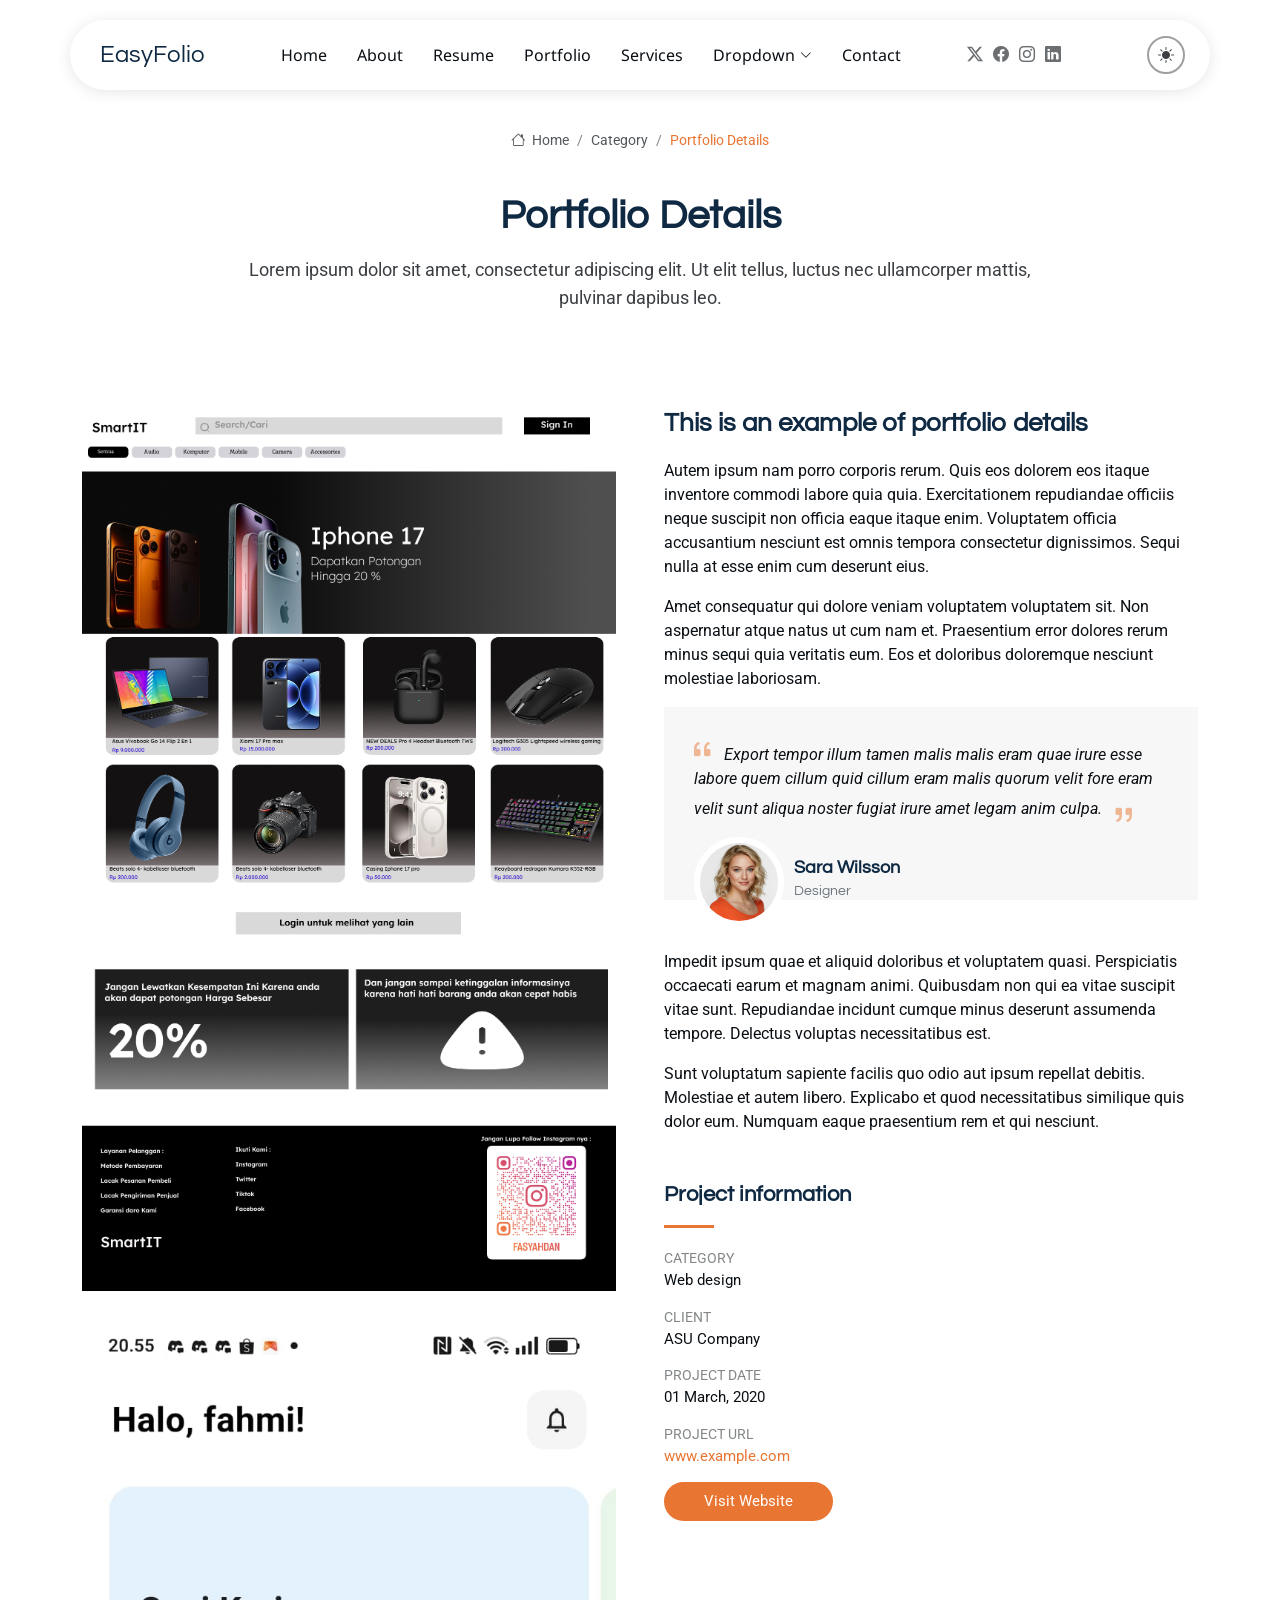
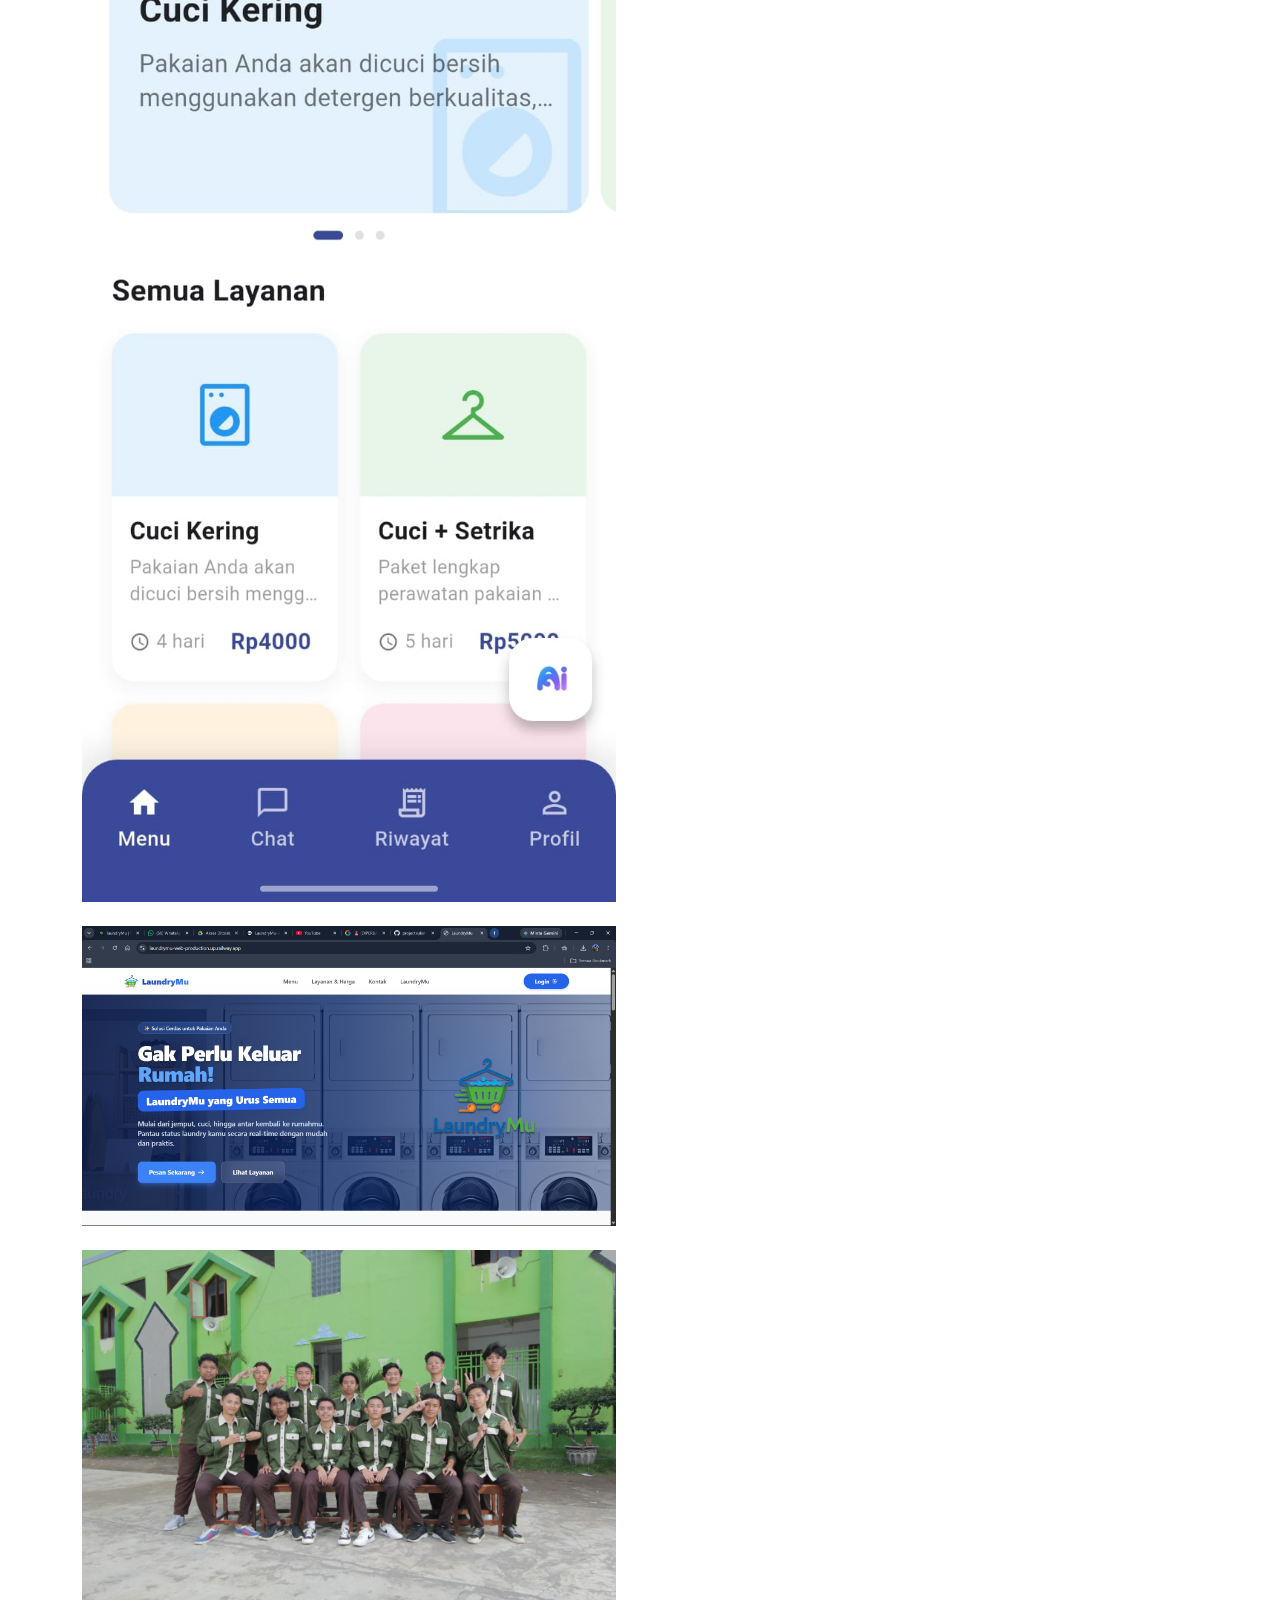
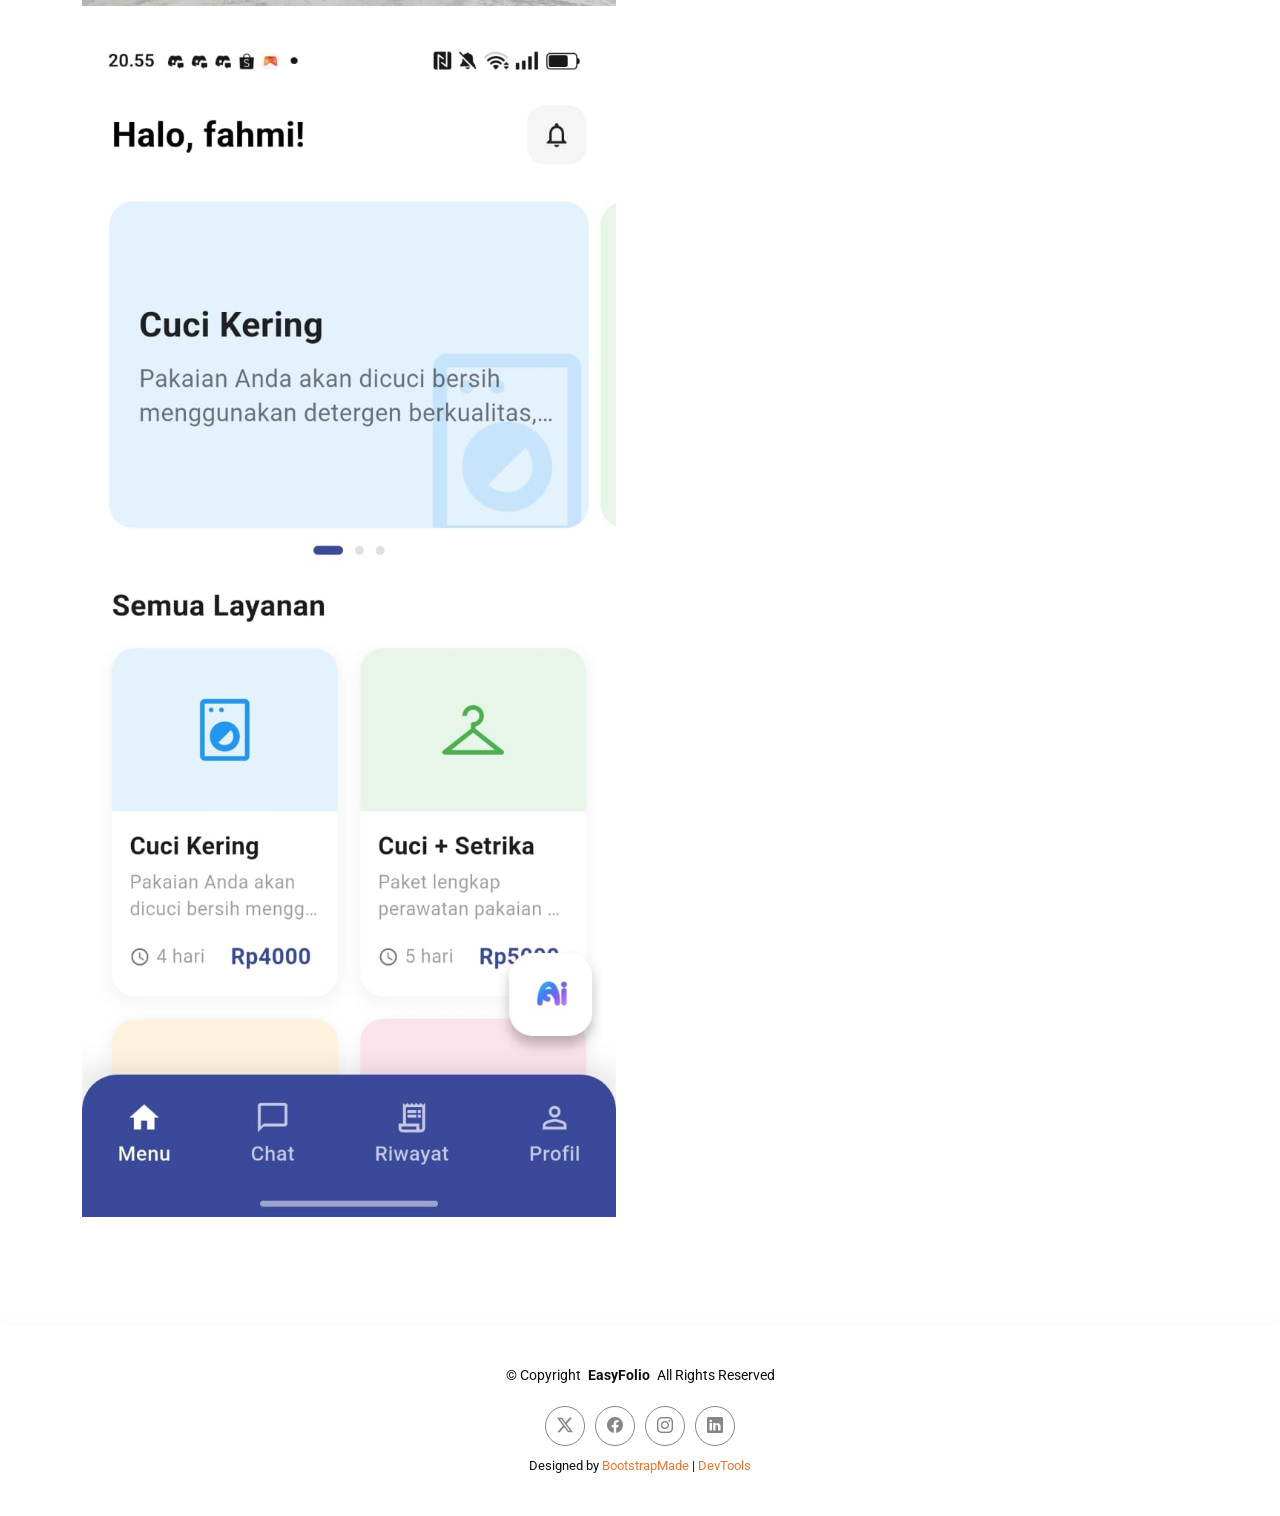
==== commit 3c908898: "update portfolio images and assets" ====
--- a/portfolio-details.html
+++ b/portfolio-details.html
@@ -137,13 +137,13 @@
 
         <div class="row gy-4 g-lg-5">
           <div class="col-lg-6">
-            <img src="assets/img/portfolio/portfolio-1.webp" class="img-fluid mb-4" alt="">
-            <img src="assets/img/portfolio/portfolio-10.webp" class="img-fluid mb-4" alt="">
-            <img src="assets/img/portfolio/portfolio-7.webp" class="img-fluid mb-4" alt="">
-            <img src="assets/img/portfolio/portfolio-4.webp" class="img-fluid mb-4" alt="">
-            <img src="assets/img/portfolio/portfolio-5.webp" class="img-fluid mb-4" alt="">
-            <img src="assets/img/portfolio/portfolio-11.webp" class="img-fluid mb-4" alt="">
-            <img src="assets/img/portfolio/portfolio-8.webp" class="img-fluid mb-4" alt="">
+            <img src="assets/img/portfolio/web design.png" class="img-fluid mb-4" alt="">
+            <img src="assets/img/portfolio/mobile developper.jpg" class="img-fluid mb-4" alt="">
+            <img src="assets/img/portfolio/web developper.png" class="img-fluid mb-4" alt="">
+            <img src="assets/img/portfolio/organisasi.jpg" class="img-fluid mb-4" alt="">
+            <img src="assets/img/portfolio/mobile developpere.jpg" class="img-fluid mb-4" alt="">
+            <img src="assets/img/portfolio/organisasi ec.JPG" class="img-fluid mb-4" alt="">
+            <img src="assets/img/portfolio/organisasi ec 2.JPG" class="img-fluid mb-4" alt="">
           </div>
 
           <div class="col-lg-6">
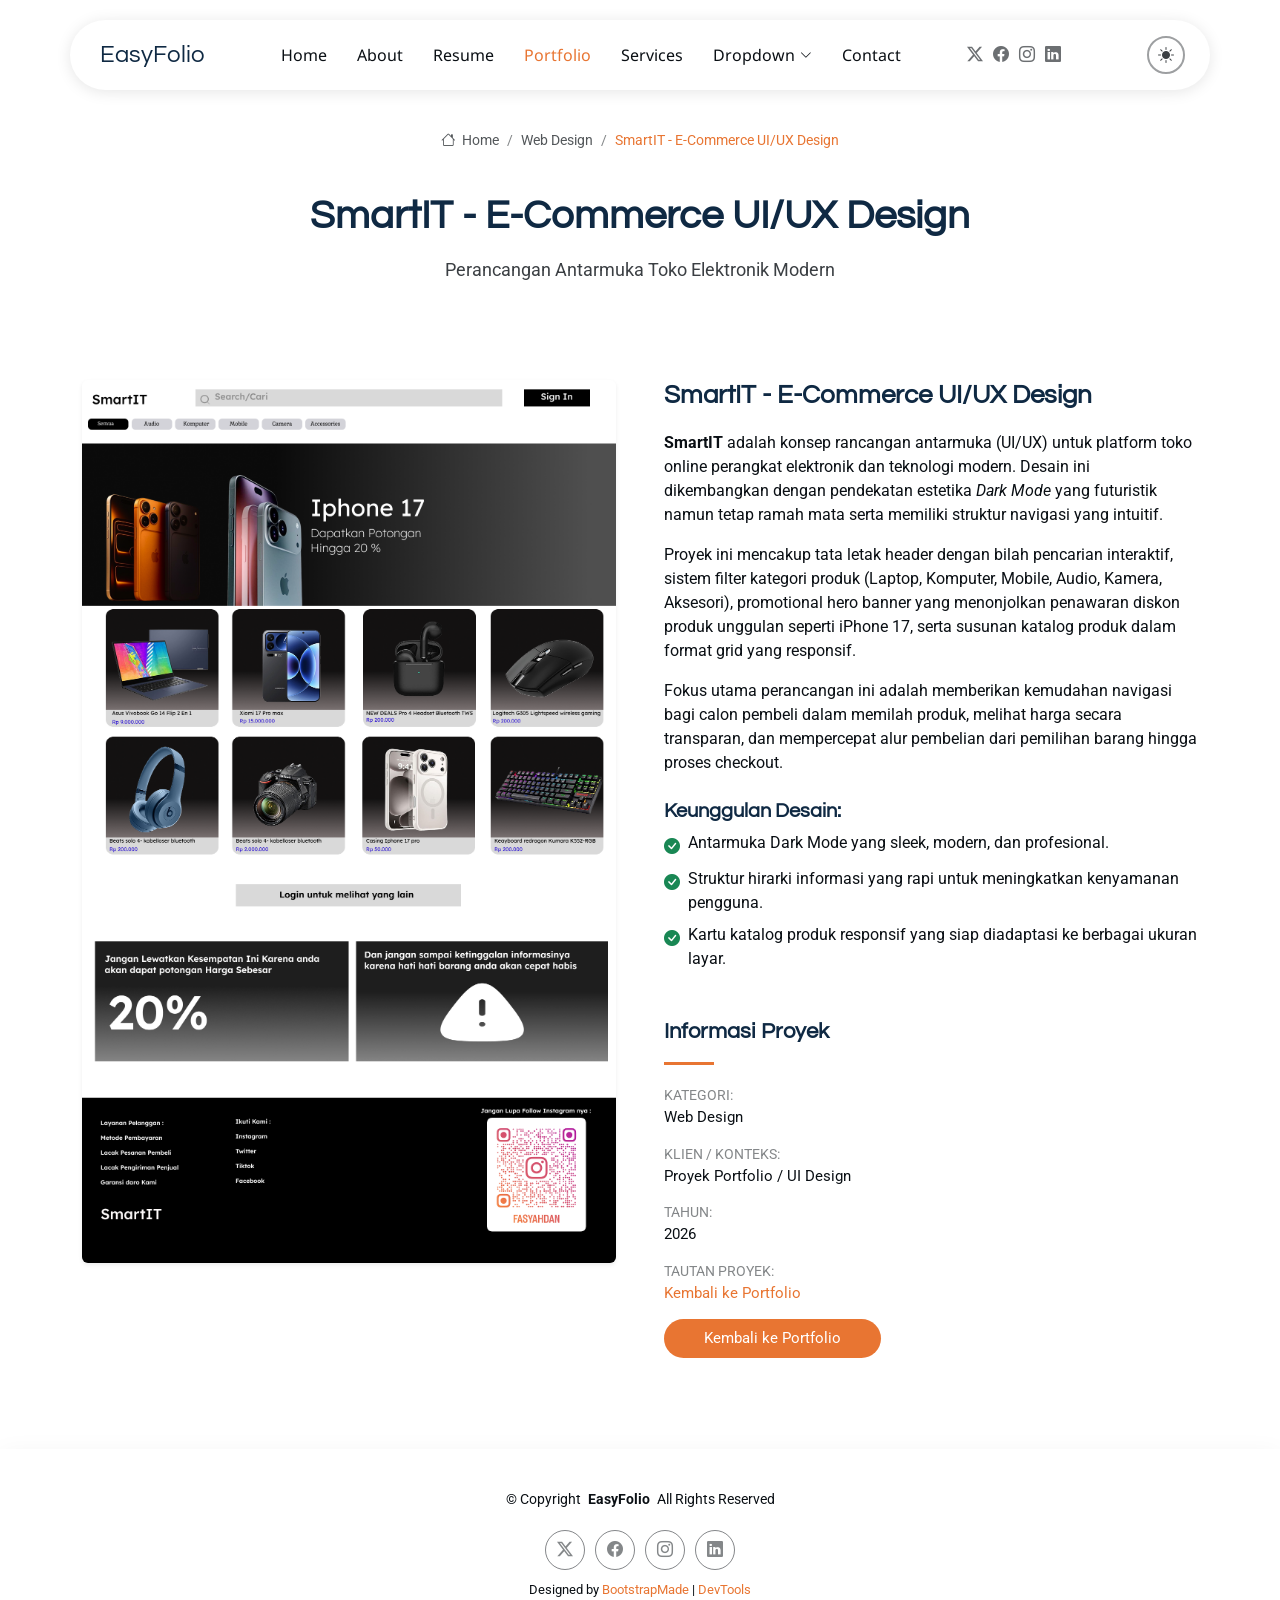
==== commit b7bfb76d: "update porto dan profile" ====
--- a/portfolio-details.html
+++ b/portfolio-details.html
@@ -65,11 +65,11 @@
 
       <nav id="navmenu" class="navmenu">
         <ul>
-          <li><a href="#hero">Home</a></li>
-          <li><a href="#about">About</a></li>
-          <li><a href="#resume">Resume</a></li>
-          <li><a href="#portfolio">Portfolio</a></li>
-          <li><a href="#services">Services</a></li>
+          <li><a href="index.html#hero">Home</a></li>
+          <li><a href="index.html#about">About</a></li>
+          <li><a href="index.html#resume">Resume</a></li>
+          <li><a href="index.html#portfolio" class="active">Portfolio</a></li>
+          <li><a href="index.html#services">Services</a></li>
           <li class="dropdown"><a href="#"><span>Dropdown</span> <i class="bi bi-chevron-down toggle-dropdown"></i></a>
             <ul>
               <li><a href="#">Dropdown 1</a></li>
@@ -88,7 +88,7 @@
               <li><a href="#">Dropdown 4</a></li>
             </ul>
           </li>
-          <li><a href="#contact">Contact</a></li>
+          <li><a href="index.html#contact">Contact</a></li>
         </ul>
         <i class="mobile-nav-toggle d-xl-none bi bi-list"></i>
       </nav>
@@ -116,17 +116,16 @@
       <div class="breadcrumbs">
         <nav aria-label="breadcrumb">
           <ol class="breadcrumb">
-            <li class="breadcrumb-item"><a href="#"><i class="bi bi-house"></i> Home</a></li>
-            <li class="breadcrumb-item"><a href="#">Category</a></li>
-            <li class="breadcrumb-item active current">Portfolio Details</li>
+            <li class="breadcrumb-item"><a href="index.html"><i class="bi bi-house"></i> Home</a></li>
+            <li class="breadcrumb-item"><a href="index.html#portfolio" id="breadcrumb-category">Portfolio</a></li>
+            <li class="breadcrumb-item active current" id="breadcrumb-item-title">Portfolio Details</li>
           </ol>
         </nav>
       </div>
 
       <div class="title-wrapper">
         <h1>Portfolio Details</h1>
-        <p>Lorem ipsum dolor sit amet, consectetur adipiscing elit. Ut elit tellus, luctus nec ullamcorper mattis,
-          pulvinar dapibus leo.</p>
+        <p>Detail lengkap dan dokumentasi hasil karya proyek.</p>
       </div>
     </div><!-- End Page Title -->
 
@@ -136,69 +135,28 @@
       <div class="container" data-aos="fade-up">
 
         <div class="row gy-4 g-lg-5">
-          <div class="col-lg-6">
-            <img src="assets/img/portfolio/web design.png" class="img-fluid mb-4" alt="">
-            <img src="assets/img/portfolio/mobile developper.jpg" class="img-fluid mb-4" alt="">
-            <img src="assets/img/portfolio/web developper.png" class="img-fluid mb-4" alt="">
-            <img src="assets/img/portfolio/organisasi.jpg" class="img-fluid mb-4" alt="">
-            <img src="assets/img/portfolio/mobile developpere.jpg" class="img-fluid mb-4" alt="">
-            <img src="assets/img/portfolio/organisasi ec.JPG" class="img-fluid mb-4" alt="">
-            <img src="assets/img/portfolio/organisasi ec 2.JPG" class="img-fluid mb-4" alt="">
+          <div class="col-lg-6" id="portfolio-images-container">
+            <img src="assets/img/portfolio/web design.png" class="img-fluid mb-4 rounded shadow-sm" alt="Portfolio Image">
           </div>
 
           <div class="col-lg-6">
 
             <div class="position-sticky" style="top: 40px">
               <div class="portfolio-description">
-                <h2>This is an example of portfolio details</h2>
-                <p>
-                  Autem ipsum nam porro corporis rerum. Quis eos dolorem eos itaque inventore commodi labore quia quia.
-                  Exercitationem repudiandae officiis neque suscipit non officia eaque itaque enim. Voluptatem officia
-                  accusantium nesciunt est omnis tempora consectetur dignissimos. Sequi nulla at esse enim cum deserunt
-                  eius.
-                </p>
-                <p>
-                  Amet consequatur qui dolore veniam voluptatem voluptatem sit. Non aspernatur atque natus ut cum nam
-                  et. Praesentium error dolores rerum minus sequi quia veritatis eum. Eos et doloribus doloremque
-                  nesciunt molestiae laboriosam.
-                </p>
-
-                <div class="testimonial-item">
-                  <p>
-                    <i class="bi bi-quote quote-icon-left"></i>
-                    <span>Export tempor illum tamen malis malis eram quae irure esse labore quem cillum quid cillum eram
-                      malis quorum velit fore eram velit sunt aliqua noster fugiat irure amet legam anim culpa.</span>
-                    <i class="bi bi-quote quote-icon-right"></i>
-                  </p>
-                  <div>
-                    <img src="assets/img/person/person-f-5.webp" class="testimonial-img" alt="">
-                    <h3>Sara Wilsson</h3>
-                    <h4>Designer</h4>
-                  </div>
+                <h2 id="detail-title">Judul Portfolio</h2>
+                <div id="detail-description">
+                  <p>Penjelasan detail proyek portfolio akan tampil di sini.</p>
                 </div>
-
-                <p>
-                  Impedit ipsum quae et aliquid doloribus et voluptatem quasi. Perspiciatis occaecati earum et magnam
-                  animi. Quibusdam non qui ea vitae suscipit vitae sunt. Repudiandae incidunt cumque minus deserunt
-                  assumenda tempore. Delectus voluptas necessitatibus est.
-                </p>
-
-                <p>
-                  Sunt voluptatum sapiente facilis quo odio aut ipsum repellat debitis. Molestiae et autem libero.
-                  Explicabo et quod necessitatibus similique quis dolor eum. Numquam eaque praesentium rem et qui
-                  nesciunt.
-                </p>
-
               </div>
 
               <div class="portfolio-info mt-5">
-                <h3>Project information</h3>
+                <h3>Informasi Proyek</h3>
                 <ul>
-                  <li><strong>Category</strong> Web design</li>
-                  <li><strong>Client</strong> ASU Company</li>
-                  <li><strong>Project date</strong> 01 March, 2020</li>
-                  <li><strong>Project URL</strong> <a href="#">www.example.com</a></li>
-                  <li><a href="#" class="btn-visit align-self-start">Visit Website</a></li>
+                  <li><strong>Kategori:</strong> <span id="info-category">Web Design</span></li>
+                  <li><strong>Klien / Konteks:</strong> <span id="info-client">Proyek Kampus</span></li>
+                  <li><strong>Tahun:</strong> <span id="info-date">2026</span></li>
+                  <li><strong>Tautan Proyek:</strong> <a href="index.html#portfolio" id="info-url">Kembali ke Portfolio</a></li>
+                  <li><a href="index.html#portfolio" class="btn-visit align-self-start" id="btn-visit">Lihat Portfolio Lainnya</a></li>
                 </ul>
               </div>
             </div>
@@ -226,10 +184,6 @@
         <a href=""><i class="bi bi-linkedin"></i></a>
       </div>
       <div class="credits">
-        <!-- All the links in the footer should remain intact. -->
-        <!-- You can delete the links only if you've purchased the pro version. -->
-        <!-- Licensing information: https://bootstrapmade.com/license/ -->
-        <!-- Purchase the pro version with working PHP/AJAX contact form: [buy-url] -->
         Designed by <a href="https://bootstrapmade.com/">BootstrapMade</a> | <a
           href="https://bootstrapmade.com/tools/">DevTools</a>
       </div>
@@ -254,6 +208,203 @@
   <!-- Main JS File -->
   <script src="assets/js/main.js"></script>
 
+  <!-- Script Penjelasan Dinamis Portofolio -->
+  <script>
+    document.addEventListener('DOMContentLoaded', function () {
+      const portfolioData = {
+        'smartit-web': {
+          title: 'SmartIT - E-Commerce UI/UX Design',
+          subtitle: 'Perancangan Antarmuka Toko Elektronik Modern',
+          category: 'Web Design',
+          client: 'Proyek Portfolio / UI Design',
+          date: '2026',
+          url: 'index.html#portfolio',
+          urlText: 'Kembali ke Portfolio',
+          images: [
+            { src: 'assets/img/portfolio/web design.png', alt: 'SmartIT UI Design' }
+          ],
+          description: `
+            <p><strong>SmartIT</strong> adalah konsep rancangan antarmuka (UI/UX) untuk platform toko online perangkat elektronik dan teknologi modern. Desain ini dikembangkan dengan pendekatan estetika <em>Dark Mode</em> yang futuristik namun tetap ramah mata serta memiliki struktur navigasi yang intuitif.</p>
+            <p>Proyek ini mencakup tata letak header dengan bilah pencarian interaktif, sistem filter kategori produk (Laptop, Komputer, Mobile, Audio, Kamera, Aksesori), promotional hero banner yang menonjolkan penawaran diskon produk unggulan seperti iPhone 17, serta susunan katalog produk dalam format grid yang responsif.</p>
+            <p>Fokus utama perancangan ini adalah memberikan kemudahan navigasi bagi calon pembeli dalam memilah produk, melihat harga secara transparan, dan mempercepat alur pembelian dari pemilihan barang hingga proses checkout.</p>
+          `,
+          highlightsTitle: 'Keunggulan Desain:',
+          highlights: [
+            'Antarmuka Dark Mode yang sleek, modern, dan profesional.',
+            'Struktur hirarki informasi yang rapi untuk meningkatkan kenyamanan pengguna.',
+            'Kartu katalog produk responsif yang siap diadaptasi ke berbagai ukuran layar.'
+          ]
+        },
+        'laundrymu-mobile': {
+          title: 'LaundryMu - Mobile Application',
+          subtitle: 'Aplikasi Layanan Cuci Baju Terintegrasi Berbasis Mobile',
+          category: 'Mobile Developer',
+          client: 'Proyek Aplikasi Kampus',
+          date: '2026',
+          url: 'index.html#portfolio',
+          urlText: 'Kembali ke Portfolio',
+          images: [
+            { src: 'assets/img/portfolio/mobile developper.jpg', alt: 'LaundryMu Mobile Interface 1' },
+            { src: 'assets/img/portfolio/mobile developpere.jpg', alt: 'LaundryMu Mobile Interface 2' }
+          ],
+          description: `
+            <p><strong>LaundryMu Mobile App</strong> dirancang untuk menyelesaikan permasalahan efisiensi dalam layanan laundry harian. Aplikasi ini memberikan kenyamanan bagi pengguna untuk memesan jasa pencucian pakaian langsung dari smartphone mereka tanpa perlu datang ke lokasi fisik outlet.</p>
+            <p>Fitur-fitur utama yang ditawarkan meliputi sistem pemilihan jenis paket cuci (cuci lipat, cuci setrika, express), penentuan alur antar-jemput pakaian otomatis, kalkulator estimasi biaya berbasis berat atau jumlah barang, hingga fitur notifikasi status pengerjaan yang transparan dari tahap penerimaan, pencucian, pengeringan, hingga siap diantar.</p>
+            <p>Pengembangan antarmuka berfokus pada kesederhanaan penggunaan (usability) sehingga pengguna dari berbagai kalangan dapat menyelesaikan transaksi hanya dalam beberapa langkah mudah.</p>
+          `,
+          highlightsTitle: 'Fitur Utama Mobile App:',
+          highlights: [
+            'Pemesanan antar-jemput cuci pakaian berbasis lokasi.',
+            'Status pengerjaan real-time (Penerimaan -> Pencucian -> Pengeringan -> Selesai).',
+            'Sistem kalkulasi harga otomatis dan riwayat pesanan.'
+          ]
+        },
+        'laundrymu-web': {
+          title: 'LaundryMu - Web Management System',
+          subtitle: 'Dashboard Admin & Sistem Manajemen Outlet Laundry',
+          category: 'Web Developer',
+          client: 'Proyek Aplikasi Kampus',
+          date: '2026',
+          url: 'index.html#portfolio',
+          urlText: 'Kembali ke Portfolio',
+          images: [
+            { src: 'assets/img/portfolio/web developper.png', alt: 'LaundryMu Web Dashboard' }
+          ],
+          description: `
+            <p><strong>LaundryMu Web Management System</strong> merupakan platform berbasis web yang dirancang khusus untuk memenuhi kebutuhan manajerial pemilik outlet dan staf kasir laundry. Sistem ini mengintegrasikan seluruh operasional usaha dalam satu dashboard yang aman dan mudah dioperasikan.</p>
+            <p>Dengan sistem ini, kasir dapat melakukan pencatatan transaksi masuk dengan cepat, mencetak nota atau mengirimkan bukti pembayaran digital via WhatsApp/Email, serta mengelola antrean pengerjaan laundry. Pemilik usaha juga disajikan analitik data keuangan harian, mingguan, dan bulanan melalui grafik visualisasi yang interaktif.</p>
+            <p>Dibidang teknis, web ini dibangun dengan memperhatikan arsitektur data yang efisien, keamanan hak akses pengguna (Role-based Access Control), serta kecepatan pengolahan data transaksi skala menengah.</p>
+          `,
+          highlightsTitle: 'Modul & Fitur Web:',
+          highlights: [
+            'Dashboard analitik pendapatan dan grafik transaksi harian.',
+            'Manajemen status inventaris bahan cuci & data pelanggan.',
+            'Sistem Kasir (POS) cepat dengan pencetakan struk digital.'
+          ]
+        },
+        'kematif-org': {
+          title: 'Pengalaman Organisasi - KEMATIF Polije',
+          subtitle: 'Ketua BPH & Anggota Divisi Humas KEMATIF Polije',
+          category: 'Organisasi',
+          client: 'KEMATIF Politeknik Negeri Jember',
+          date: '2024 - Sekarang',
+          url: 'index.html#resume',
+          urlText: 'Lihat Resume Organisasi',
+          images: [
+            { src: 'assets/img/portfolio/kematif.JPG', alt: 'Kegiatan Organisasi KEMATIF' }
+          ],
+          description: `
+            <p>Perjalanan kepemimpinan dan manajerial dalam organisasi mahasiswa <strong>KEMATIF (Keluarga Mahasiswa Teknik Informatika) Politeknik Negeri Jember</strong>. Selama masa kepengurusan, dipercayakan amanah strategis sebagai <strong>Ketua Badan Pengawas Harian (BPH)</strong> untuk periode 2024-2025.</p>
+            <p>Dalam peran sebagai Ketua BPH, tanggung jawab utama meliputi pengawasan pelaksanaan program kerja seluruh divisi, penyusunan evaluasi kinerja pengurus, pertanggungjawaban anggaran, serta menjaga keharmonisan internal organisasi. Selanjutnya pada periode 2026-Sekarang, terus aktif berkontribusi di <strong>Divisi Humas</strong> untuk memimpin strategi komunikasi publik, menjalin kerjasama eksternal, dan mengelola media publikasi himpunan.</p>
+            <p>Pengalaman ini mengasah soft skill yang sangat berharga seperti kemampuan kepemimpinan (leadership), pemecahan masalah kritis, manajemen konflik, komunikasi publik, serta kerja sama tim dalam situasi bertekanan tinggi.</p>
+          `,
+          highlightsTitle: 'Pencapaian & Peran Utama:',
+          highlights: [
+            'Mengawal dan mengevaluasi seluruh program kerja himpunan selama periode 2024-2025.',
+            'Merancang strategi kehumasan dan penyampaian informasi kepada pihak internal & eksternal kampus.',
+            'Menginisiasi publikasi kreatif dan liputan dokumentasi kegiatan kemahasiswaan.'
+          ]
+        },
+        'photography-ec': {
+          title: 'Karya Fotografi & Dokumentasi UKM English Club',
+          subtitle: 'Dokumentasi Visual Liputan Acara Kampus & Event',
+          category: 'Fotografer',
+          client: 'UKM English Club Polije',
+          date: '2025 - Sekarang',
+          url: 'index.html#portfolio',
+          urlText: 'Kembali ke Portfolio',
+          images: [
+            { src: 'assets/img/portfolio/organisasi ec.JPG', alt: 'Dokumentasi UKM EC 1' },
+            { src: 'assets/img/portfolio/organisasi ec 2.JPG', alt: 'Dokumentasi UKM EC 2' }
+          ],
+          description: `
+            <p>Koleksi dokumentasi visual dan hasil karya fotografi pada berbagai kegiatan resmi <strong>UKM English Club Politeknik Negeri Jember</strong>. Fotografi merupakan salah satu keahlian utama di luar dunia pemrograman yang menjadi wadah dalam mengekspresikan kreativitas visual dan komunikasi publik.</p>
+            <p>Proyek dokumentasi ini mencakup pengambilan gambar pada event makrab, kompetisi bahasa Inggris, seminar nasional, serta pelantikan anggota baru. Proses pengerjaan meliputi perencanaan sudut pengambilan gambar (shot list), teknik pencahayaan di lapangan, hingga tahap <em>post-processing</em> (retouching dan koreksi warna) agar hasil foto memiliki standar kualitas tinggi.</p>
+            <p>Hasil karya ini tidak hanya digunakan sebagai arsip organisasi tetapi juga menjadi materi utama dalam kampanye media sosial untuk menarik minat calon anggota baru.</p>
+          `,
+          highlightsTitle: 'Keahlian Fotografi & Media:',
+          highlights: [
+            'Penguasaan teknik kamera DSLR/Mirrorless, komposisi visual, & lighting.',
+            'Penyuntingan dan koreksi warna foto untuk keperluan materi publikasi.',
+            'Manajemen liputan dokumentasi event berskala kampus.'
+          ]
+        }
+      };
+
+      // Get project ID from URL
+      const urlParams = new URLSearchParams(window.location.search);
+      let projectId = urlParams.get('id');
+
+      if (!projectId || !portfolioData[projectId]) {
+        projectId = 'smartit-web'; // Default item
+      }
+
+      const data = portfolioData[projectId];
+
+      // Update Page Headings & Breadcrumb
+      document.title = `${data.title} - Detail Portfolio`;
+      
+      const pageTitleH1 = document.querySelector('.title-wrapper h1');
+      if (pageTitleH1) pageTitleH1.textContent = data.title;
+
+      const pageTitleP = document.querySelector('.title-wrapper p');
+      if (pageTitleP) pageTitleP.textContent = data.subtitle;
+
+      const breadcrumbCat = document.getElementById('breadcrumb-category');
+      if (breadcrumbCat) breadcrumbCat.textContent = data.category;
+
+      const breadcrumbTitle = document.getElementById('breadcrumb-item-title');
+      if (breadcrumbTitle) breadcrumbTitle.textContent = data.title;
+
+      // Update Images
+      const imgContainer = document.getElementById('portfolio-images-container');
+      if (imgContainer) {
+        imgContainer.innerHTML = data.images.map(img => 
+          `<img src="${img.src}" class="img-fluid mb-4 rounded shadow-sm" alt="${img.alt}">`
+        ).join('');
+      }
+
+      // Update Content
+      const titleElem = document.getElementById('detail-title');
+      if (titleElem) titleElem.textContent = data.title;
+
+      const descElem = document.getElementById('detail-description');
+      if (descElem) {
+        let contentHtml = data.description;
+        if (data.highlights && data.highlights.length > 0) {
+          contentHtml += `<div class="mt-4 mb-4"><h5 class="fw-bold">${data.highlightsTitle || 'Highlight Proyek:'}</h5><ul class="list-unstyled mt-2">`;
+          data.highlights.forEach(h => {
+            contentHtml += `<li class="mb-2 d-flex align-items-start"><i class="bi bi-check-circle-fill text-success me-2 mt-1"></i><span>${h}</span></li>`;
+          });
+          contentHtml += `</ul></div>`;
+        }
+        descElem.innerHTML = contentHtml;
+      }
+
+      // Update Project Info Sidebar
+      const catElem = document.getElementById('info-category');
+      if (catElem) catElem.textContent = data.category;
+
+      const clientElem = document.getElementById('info-client');
+      if (clientElem) clientElem.textContent = data.client;
+
+      const dateElem = document.getElementById('info-date');
+      if (dateElem) dateElem.textContent = data.date;
+
+      const urlElem = document.getElementById('info-url');
+      if (urlElem) {
+        urlElem.href = data.url;
+        urlElem.textContent = data.urlText || 'Kembali ke Portfolio';
+      }
+
+      const btnVisit = document.getElementById('btn-visit');
+      if (btnVisit) {
+        btnVisit.href = data.url;
+        btnVisit.textContent = data.urlText || 'Lihat Portfolio Lainnya';
+      }
+    });
+  </script>
+
 </body>
 
 </html>
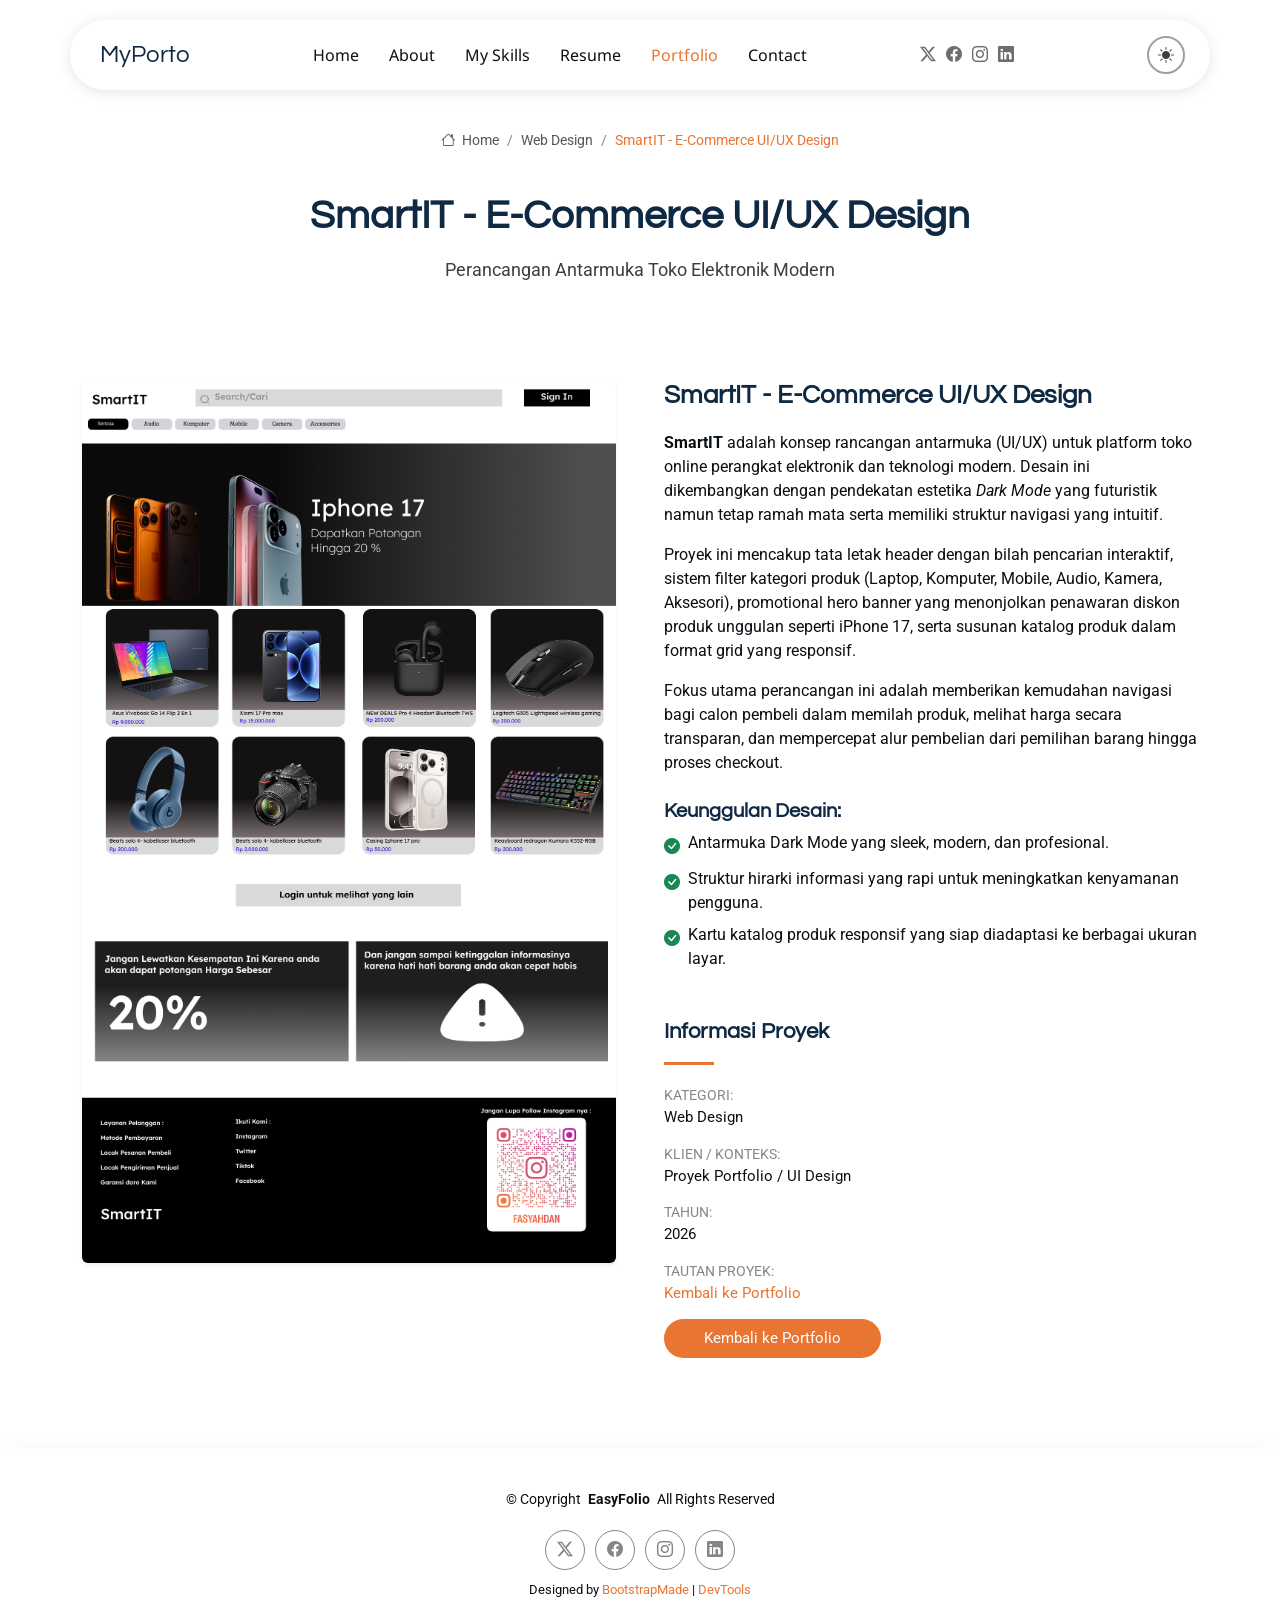
==== commit e3968812: "update di bagian skill nya" ====
--- a/portfolio-details.html
+++ b/portfolio-details.html
@@ -60,34 +60,16 @@
       <a href="index.html" class="logo d-flex align-items-center me-auto me-xl-0">
         <!-- Uncomment the line below if you also wish to use an image logo -->
         <!-- <img src="assets/img/logo.webp" alt=""> -->
-        <h1 class="sitename">EasyFolio</h1>
+        <h1 class="sitename">MyPorto</h1>
       </a>
 
       <nav id="navmenu" class="navmenu">
         <ul>
           <li><a href="index.html#hero">Home</a></li>
           <li><a href="index.html#about">About</a></li>
+          <li><a href="index.html#skills">My Skills</a></li>
           <li><a href="index.html#resume">Resume</a></li>
           <li><a href="index.html#portfolio" class="active">Portfolio</a></li>
-          <li><a href="index.html#services">Services</a></li>
-          <li class="dropdown"><a href="#"><span>Dropdown</span> <i class="bi bi-chevron-down toggle-dropdown"></i></a>
-            <ul>
-              <li><a href="#">Dropdown 1</a></li>
-              <li class="dropdown"><a href="#"><span>Deep Dropdown</span> <i
-                    class="bi bi-chevron-down toggle-dropdown"></i></a>
-                <ul>
-                  <li><a href="#">Deep Dropdown 1</a></li>
-                  <li><a href="#">Deep Dropdown 2</a></li>
-                  <li><a href="#">Deep Dropdown 3</a></li>
-                  <li><a href="#">Deep Dropdown 4</a></li>
-                  <li><a href="#">Deep Dropdown 5</a></li>
-                </ul>
-              </li>
-              <li><a href="#">Dropdown 2</a></li>
-              <li><a href="#">Dropdown 3</a></li>
-              <li><a href="#">Dropdown 4</a></li>
-            </ul>
-          </li>
           <li><a href="index.html#contact">Contact</a></li>
         </ul>
         <i class="mobile-nav-toggle d-xl-none bi bi-list"></i>
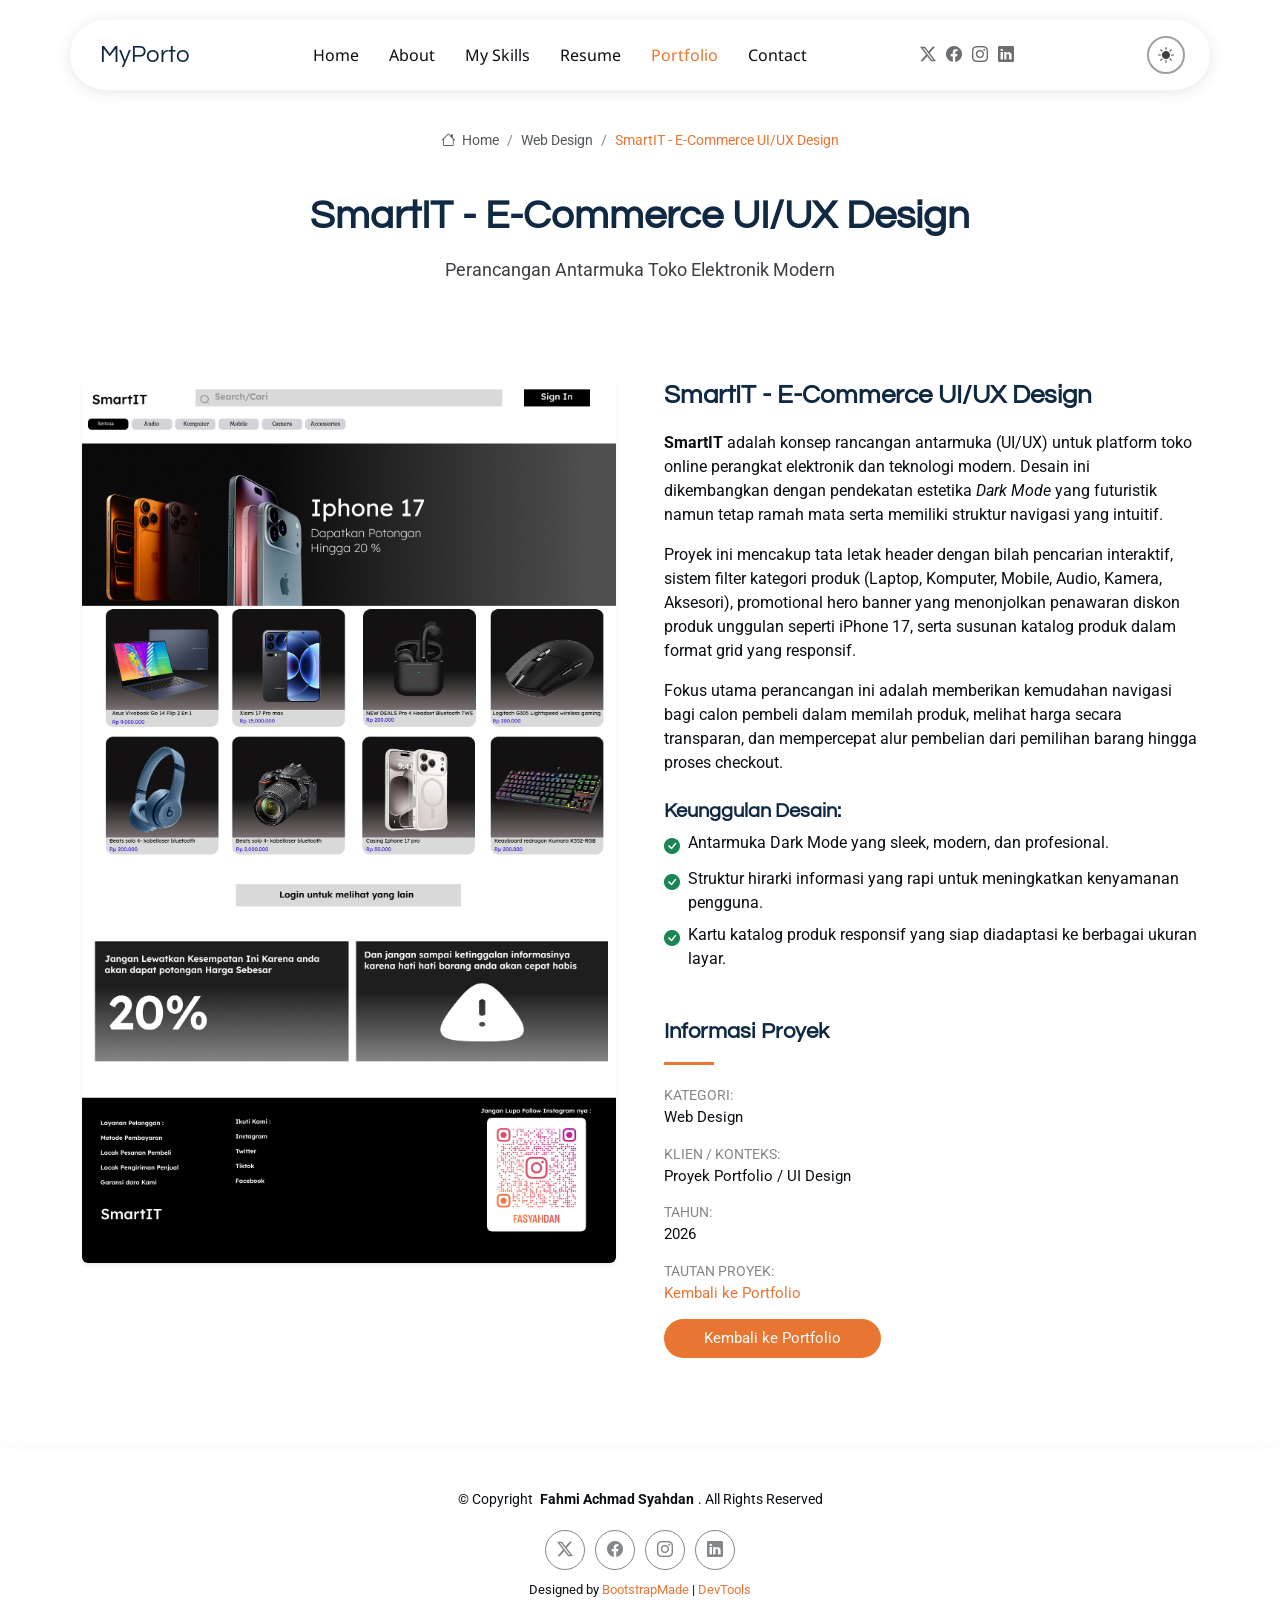
==== commit 709d841f: "update contact merapikan sedikit" ====
--- a/portfolio-details.html
+++ b/portfolio-details.html
@@ -156,7 +156,7 @@
 
     <div class="container">
       <div class="copyright text-center ">
-        <p>© <span>Copyright</span> <strong class="px-1 sitename">EasyFolio</strong> <span>All Rights Reserved</span>
+        <p>© <span>Copyright</span> <strong class="px-1 sitename">Fahmi Achmad Syahdan</strong>. <span>All Rights Reserved</span>
         </p>
       </div>
       <div class="social-links d-flex justify-content-center">
--- a/assets/css/main.css
+++ b/assets/css/main.css
@@ -1694,6 +1694,16 @@
   font-size: 1.1rem;
 }
 
+.contact .contact-info .info-item a {
+  color: inherit;
+  text-decoration: none;
+  transition: color 0.3s ease;
+}
+
+.contact .contact-info .info-item a:hover {
+  color: var(--accent-color);
+}
+
 .contact .contact-info .info-item i {
   color: var(--accent-color);
   font-size: 1.4rem;
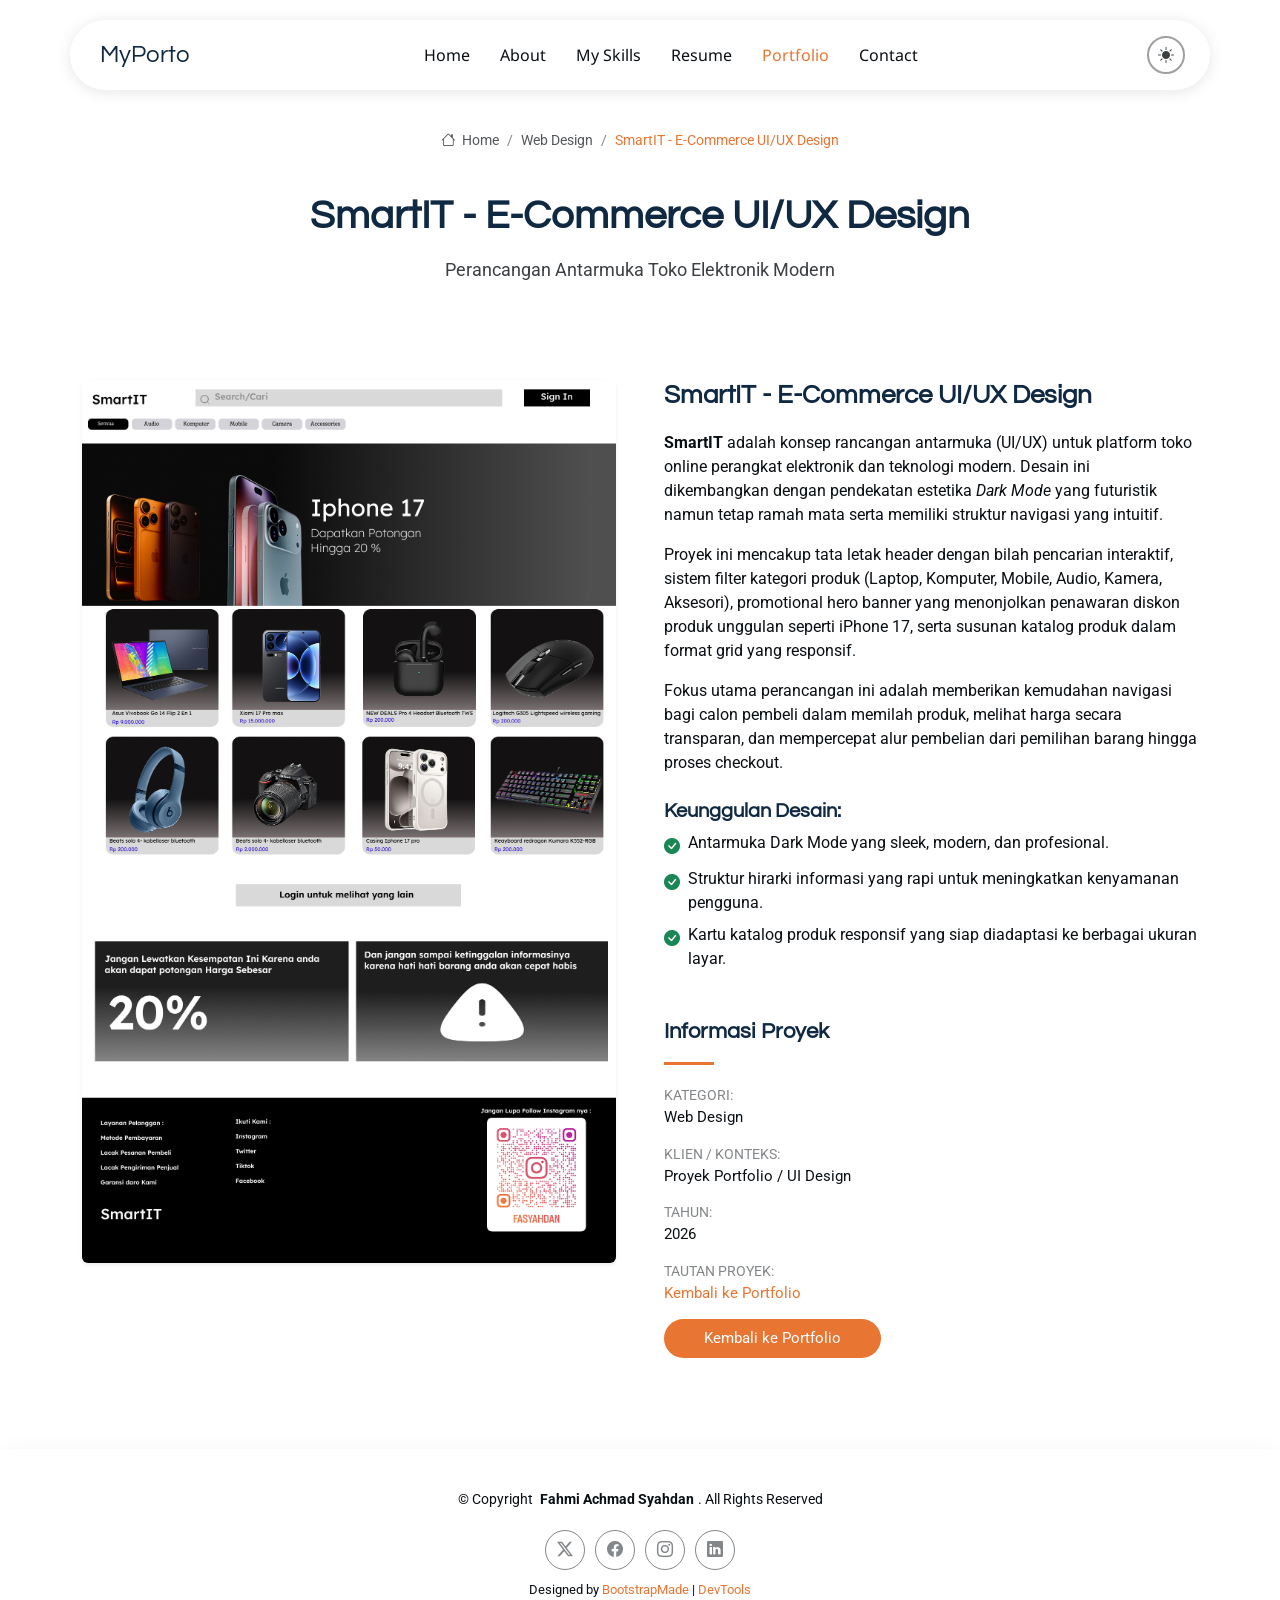
==== commit 46e0081d: "tadi sembunyiin icon di atas" ====
--- a/portfolio-details.html
+++ b/portfolio-details.html
@@ -75,12 +75,12 @@
         <i class="mobile-nav-toggle d-xl-none bi bi-list"></i>
       </nav>
 
-      <div class="header-social-links">
+      <!-- <div class="header-social-links">
         <a href="#" class="twitter"><i class="bi bi-twitter-x"></i></a>
         <a href="#" class="facebook"><i class="bi bi-facebook"></i></a>
         <a href="#" class="instagram"><i class="bi bi-instagram"></i></a>
         <a href="#" class="linkedin"><i class="bi bi-linkedin"></i></a>
-      </div>
+      </div> -->
 
       <!-- Dark Mode Toggle -->
       <button class="dark-mode-toggle" id="darkModeToggle" title="Toggle Dark Mode" aria-label="Toggle Dark Mode">
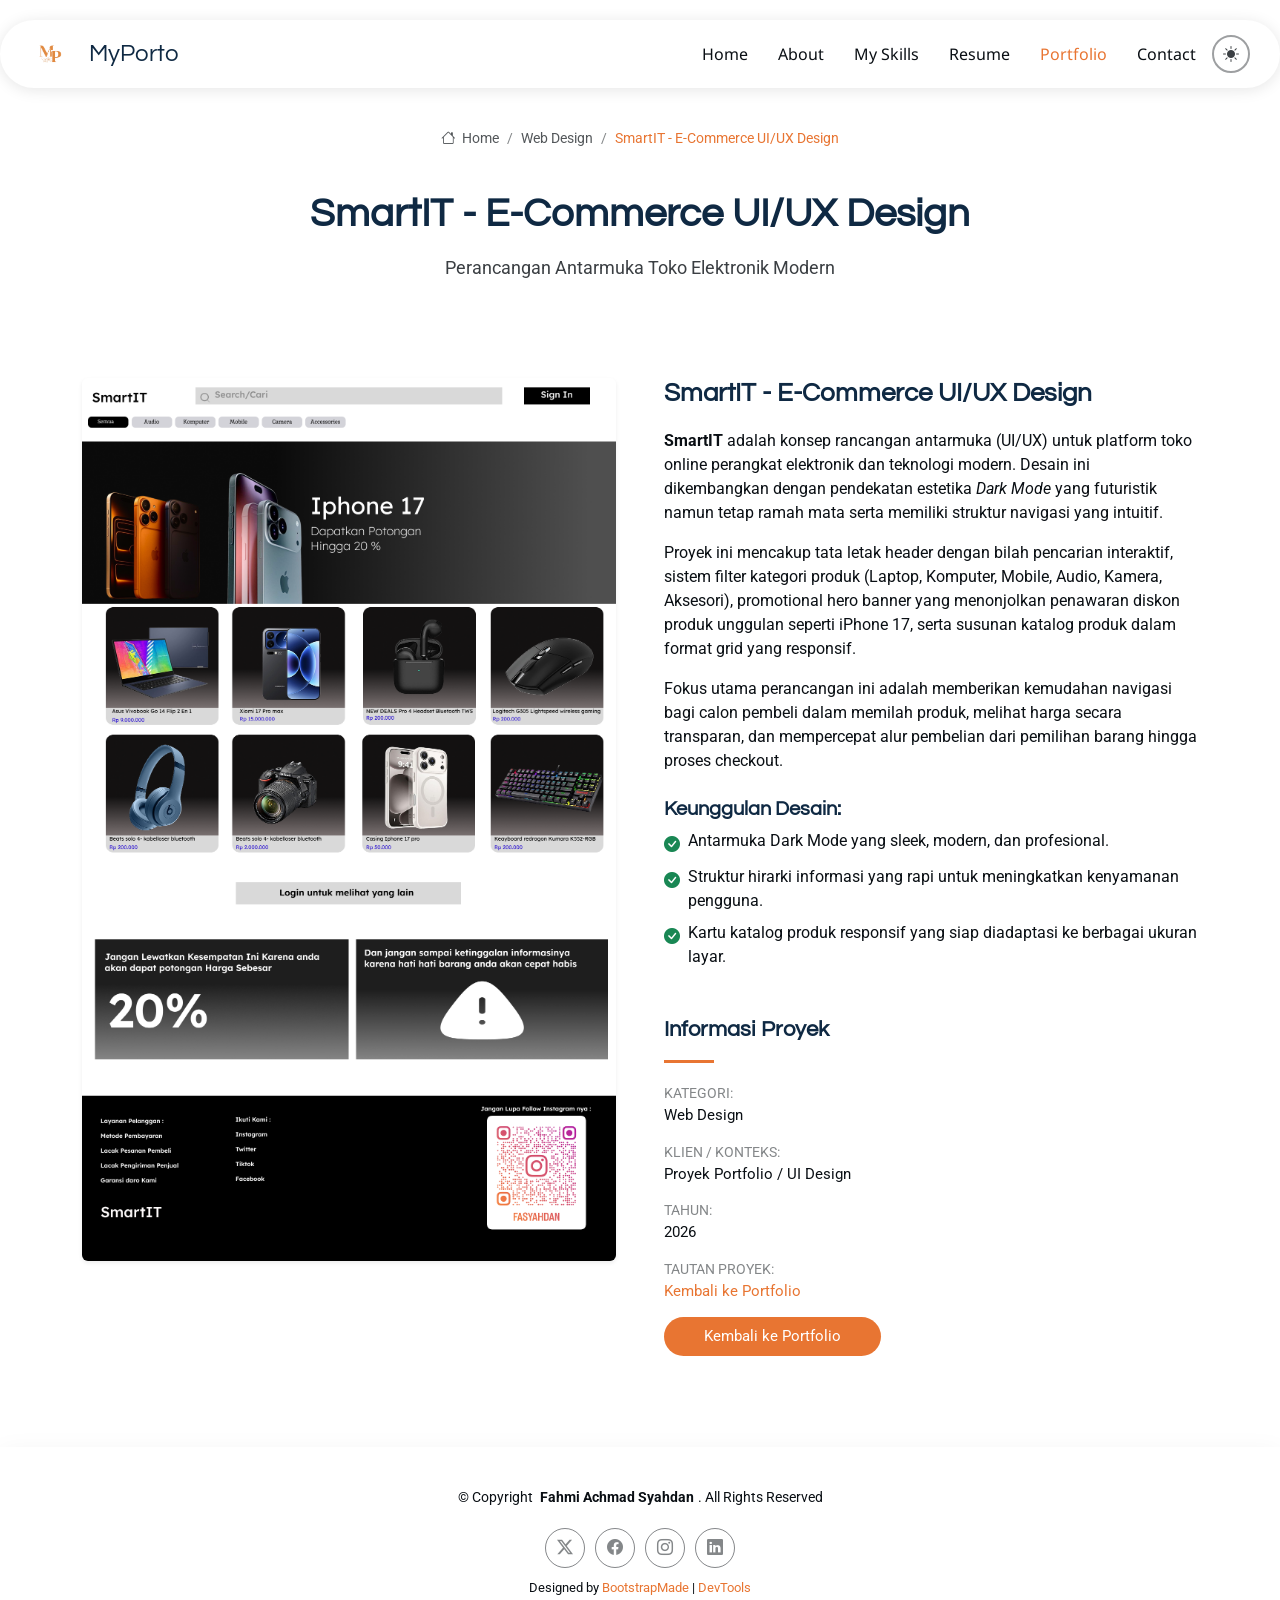
==== commit 96d78f6f: "update dari logo untuk portofolio nya" ====
--- a/portfolio-details.html
+++ b/portfolio-details.html
@@ -9,8 +9,8 @@
   <meta name="keywords" content="">
 
   <!-- Favicons -->
-  <link href="assets/img/favicon.png" rel="icon">
-  <link href="assets/img/apple-touch-icon.png" rel="apple-touch-icon">
+  <link href="assets/img/profile/logo-favicon.png" rel="icon">
+  <link href="assets/img/profile/logo-favicon.png" rel="apple-touch-icon">
 
   <!-- Fonts -->
   <link href="https://fonts.googleapis.com" rel="preconnect">
@@ -55,11 +55,10 @@
 
   <header id="header" class="header d-flex align-items-center sticky-top">
     <div
-      class="header-container container-fluid container-xl position-relative d-flex align-items-center justify-content-between">
-
-      <a href="index.html" class="logo d-flex align-items-center me-auto me-xl-0">
-        <!-- Uncomment the line below if you also wish to use an image logo -->
-        <!-- <img src="assets/img/logo.webp" alt=""> -->
+      class="header-container container-fluid container-xxl position-relative d-flex align-items-center justify-content-between">
+
+      <a href="index.html" class="logo d-flex align-items-center me-auto">
+        <img src="assets/img/profile/logo my porto.png" alt="Logo">
         <h1 class="sitename">MyPorto</h1>
       </a>
 
@@ -83,7 +82,7 @@
       </div> -->
 
       <!-- Dark Mode Toggle -->
-      <button class="dark-mode-toggle" id="darkModeToggle" title="Toggle Dark Mode" aria-label="Toggle Dark Mode">
+      <button class="dark-mode-toggle ms-3" id="darkModeToggle" title="Toggle Dark Mode" aria-label="Toggle Dark Mode">
         <i class="bi bi-sun-fill icon-sun"></i>
         <i class="bi bi-moon-fill icon-moon"></i>
       </button>
--- a/assets/css/main.css
+++ b/assets/css/main.css
@@ -254,7 +254,7 @@
 .header .header-container {
   background: var(--surface-color);
   border-radius: 50px;
-  padding: 5px 25px;
+  padding: 4px 30px;
   box-shadow: 0px 2px 15px rgba(0, 0, 0, 0.1);
 }
 
@@ -263,8 +263,8 @@
 }
 
 .header .logo img {
-  max-height: 36px;
-  margin-right: 8px;
+  max-height: 44px;
+  margin-right: 10px;
 }
 
 .header .logo h1 {
@@ -1047,7 +1047,7 @@
 }
 
 .about .signature .signature-image {
-  max-width: 150px;
+  max-width: 220px;
 }
 
 .about .signature .signature-info h4 {
